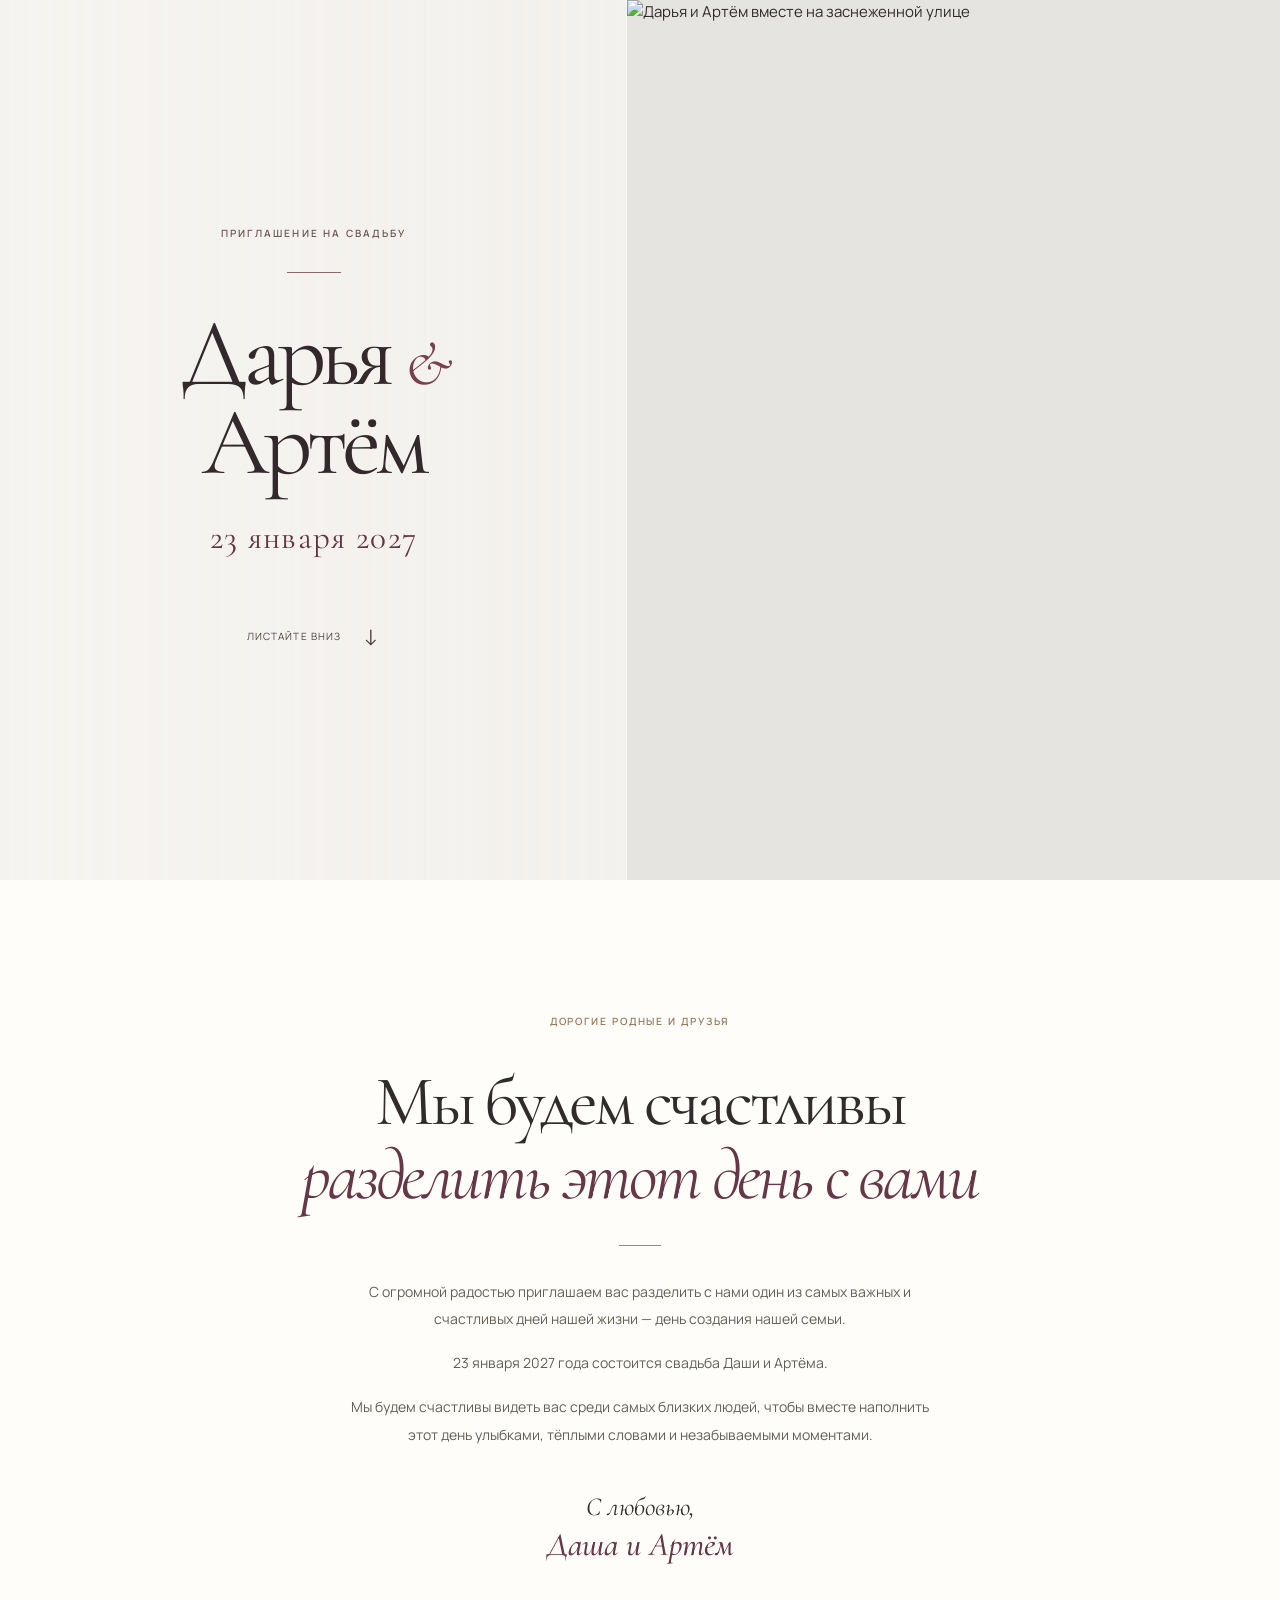
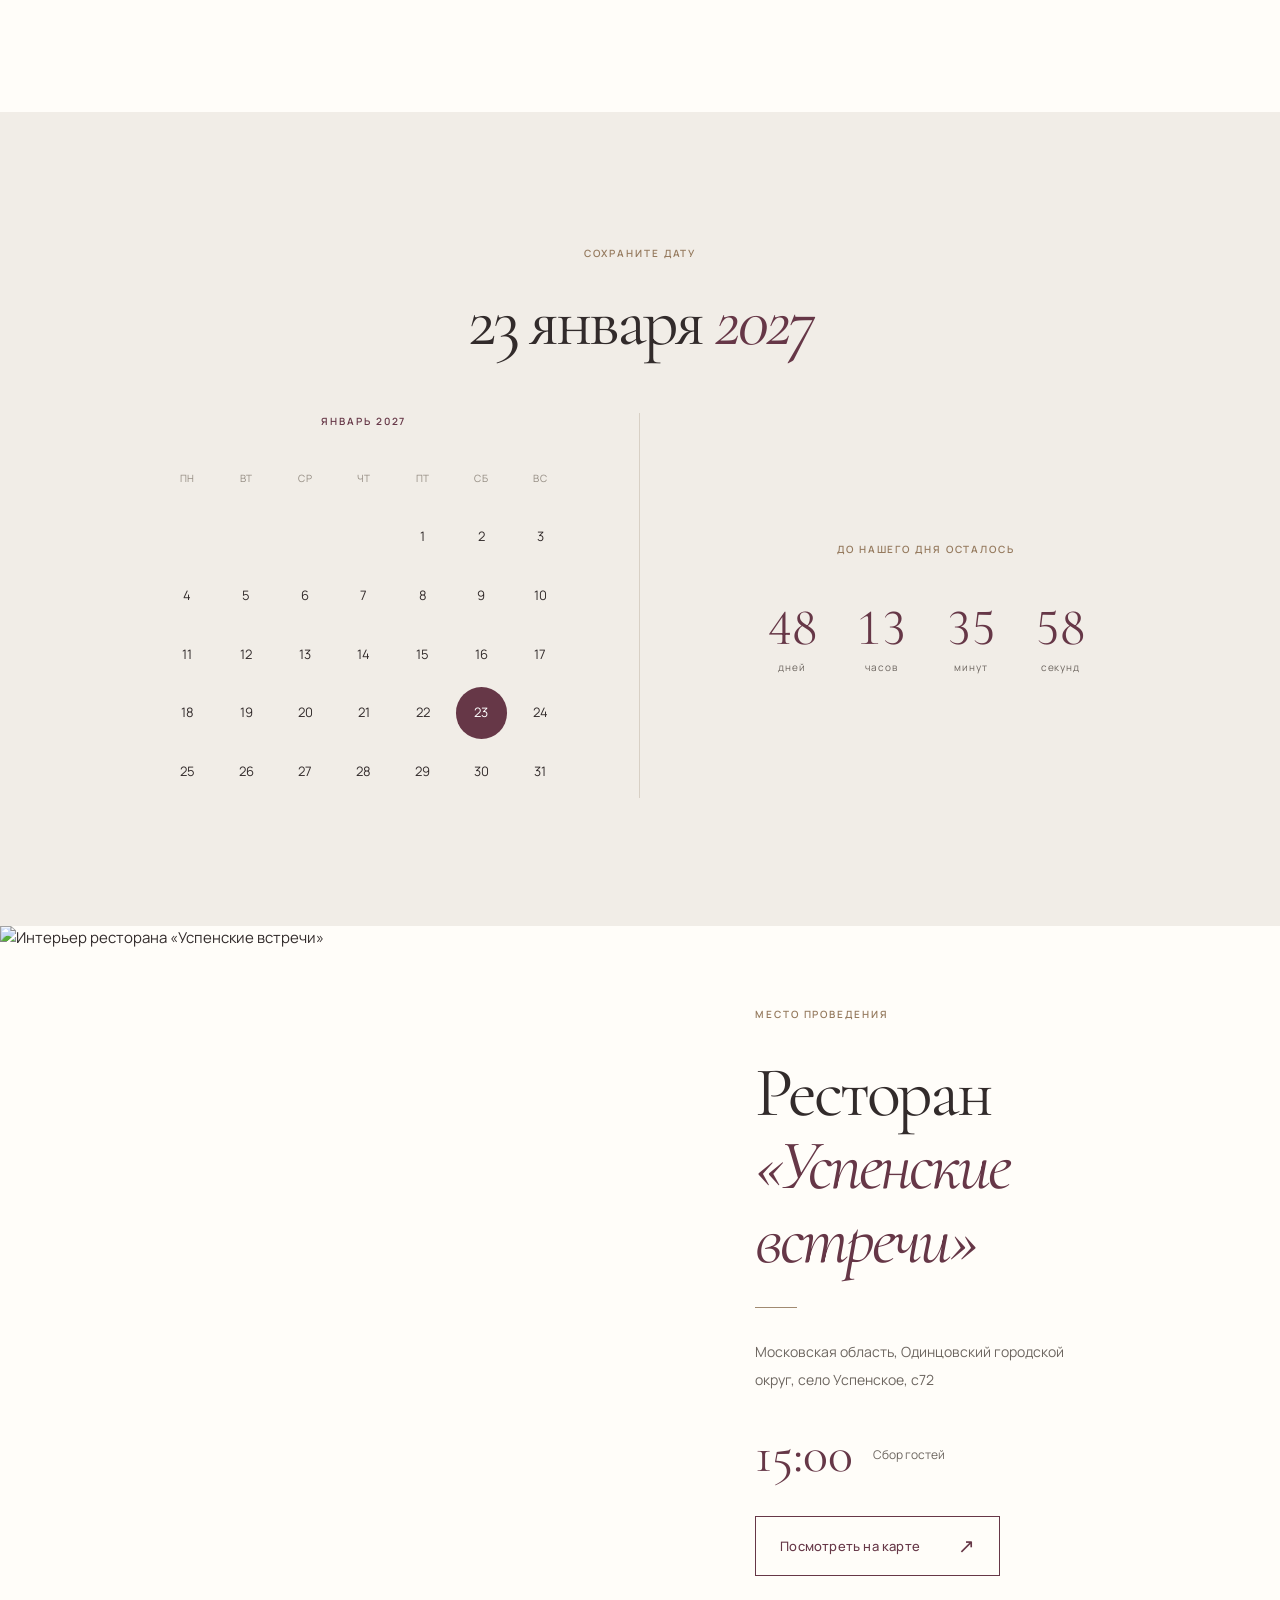
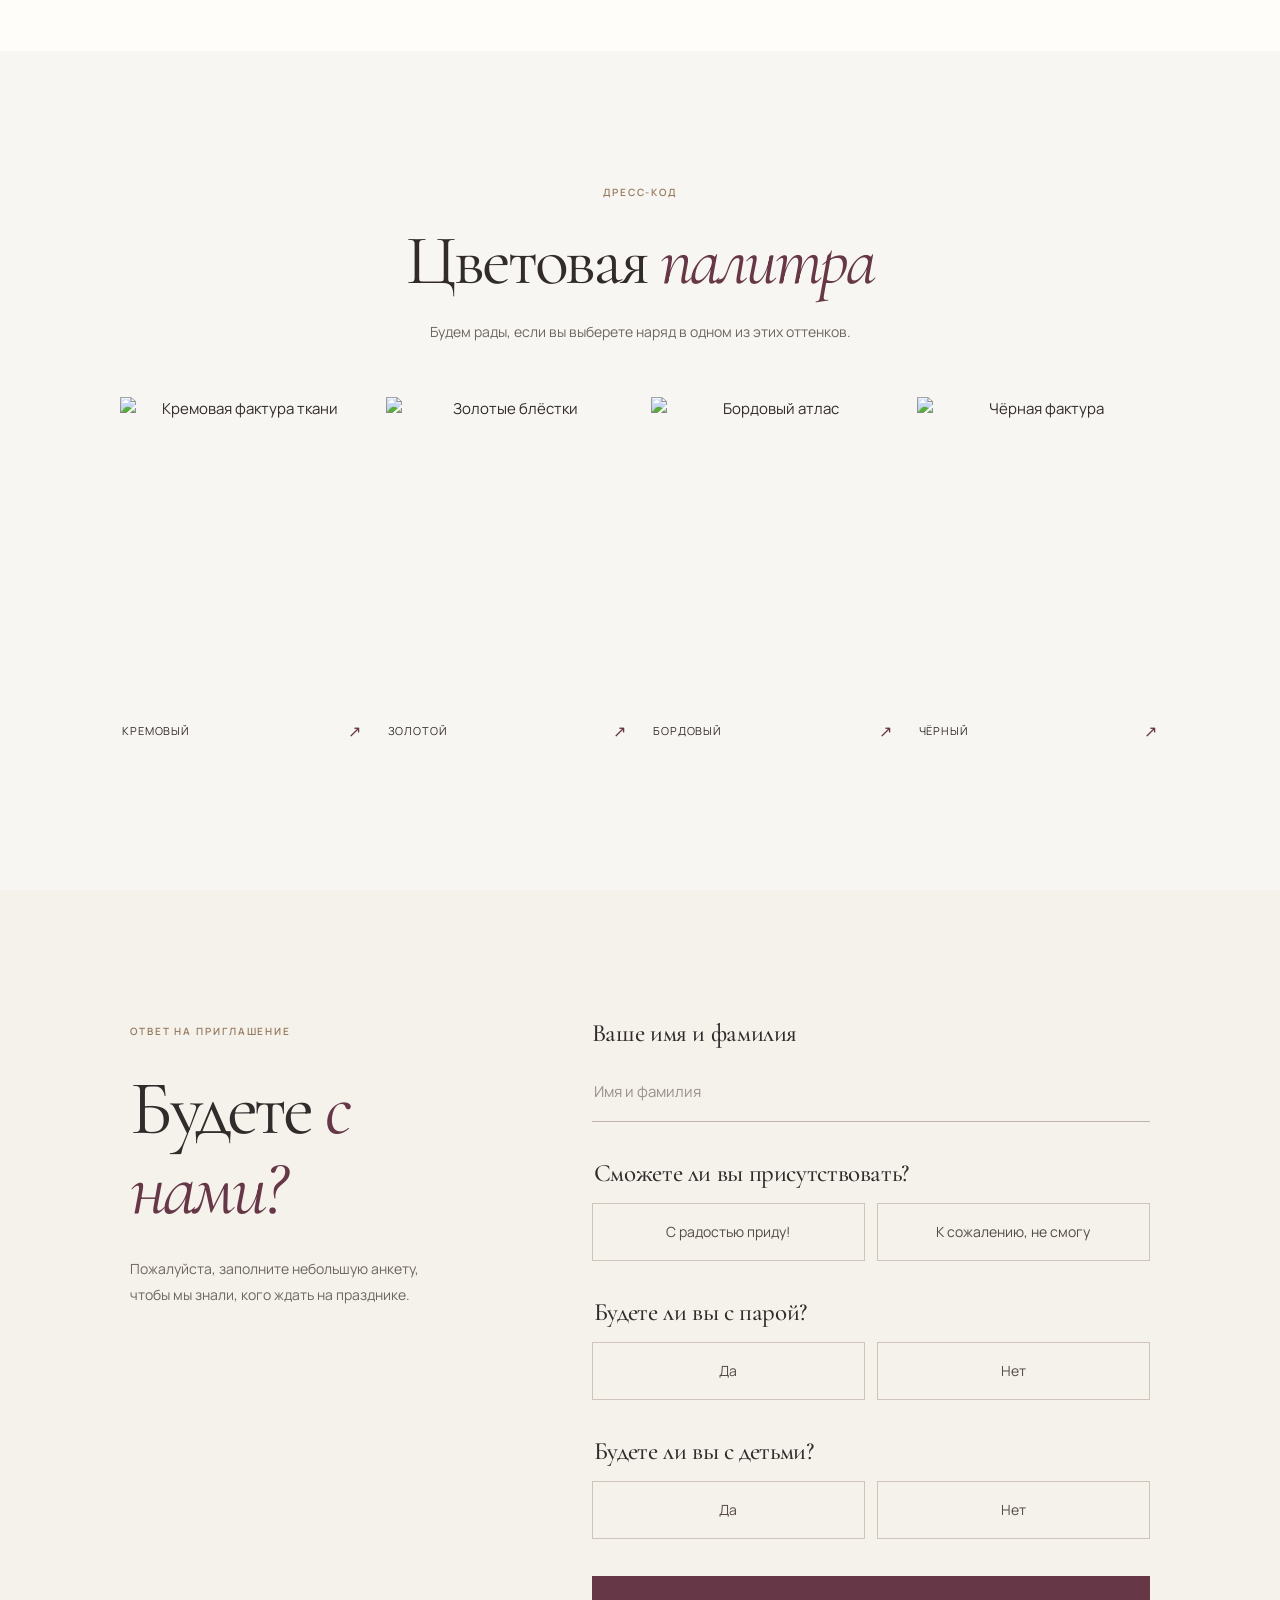
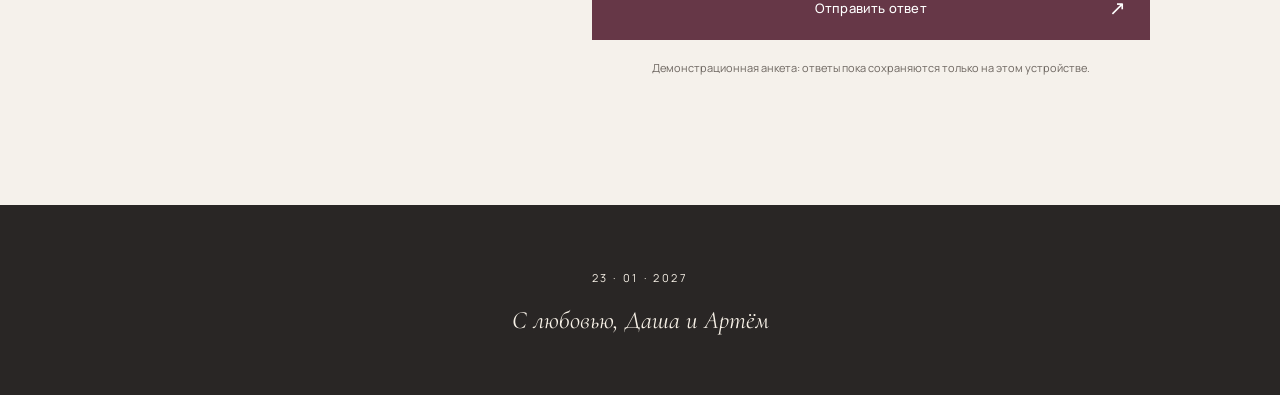
==== index.html @ 759d60c9 "Add files via upload" ====
<!doctype html><html lang="ru"><head><meta charset="utf-8"><meta name="viewport" content="width=device-width,initial-scale=1"><meta name="theme-color" content="#f7f5f0"><meta name="description" content="Дарья и Артём приглашают вас на свадьбу 23 января 2027 года"><title>Дарья & Артём — Приглашение</title><link rel="preconnect" href="https://fonts.googleapis.com"><link rel="preconnect" href="https://fonts.gstatic.com" crossorigin><link href="https://fonts.googleapis.com/css2?family=Cormorant+Garamond:wght@400;500;600&family=Manrope:wght@400;500;600&display=swap" rel="stylesheet"><link rel="stylesheet" href="styles.css"></head><body><div class="snow" aria-hidden="true"></div><main>
<section class="hero"><div class="hero-photo"><img src="assets/hero-winter.jpg" alt="Дарья и Артём вместе на заснеженной улице"><div class="hero-shade"></div></div><div class="hero-card"><span class="tiny">ПРИГЛАШЕНИЕ НА СВАДЬБУ</span><span class="hero-line"></span><h1>Дарья <span>&amp;</span> Артём</h1><p class="hero-date">23 января 2027</p><a class="scroll-link" href="#invitation">Листайте вниз <span>↓</span></a></div></section>
<section class="invitation section" id="invitation"><div class="content-narrow reveal"><span class="tiny">ДОРОГИЕ РОДНЫЕ И ДРУЗЬЯ</span><h2>Мы будем счастливы<br><em>разделить этот день с вами</em></h2><div class="rule"></div><p>С огромной радостью приглашаем вас разделить с нами один из самых важных и счастливых дней нашей жизни — день создания нашей семьи.</p><p>23 января 2027 года состоится свадьба Даши и Артёма.</p><p>Мы будем счастливы видеть вас среди самых близких людей, чтобы вместе наполнить этот день улыбками, тёплыми словами и незабываемыми моментами.</p><p class="signature">С любовью,<br><strong>Даша и Артём</strong></p></div></section>
<section class="date section"><div class="date-inner"><div class="date-heading reveal"><span class="tiny">СОХРАНИТЕ ДАТУ</span><h2>23 января <em>2027</em></h2></div><div class="date-columns"><div class="calendar-block reveal"><p class="calendar-title">ЯНВАРЬ 2027</p><div class="calendar"><b>ПН</b><b>ВТ</b><b>СР</b><b>ЧТ</b><b>ПТ</b><b>СБ</b><b>ВС</b><i></i><i></i><i></i><i></i><span class="">1</span><span class="">2</span><span class="">3</span><span class="">4</span><span class="">5</span><span class="">6</span><span class="">7</span><span class="">8</span><span class="">9</span><span class="">10</span><span class="">11</span><span class="">12</span><span class="">13</span><span class="">14</span><span class="">15</span><span class="">16</span><span class="">17</span><span class="">18</span><span class="">19</span><span class="">20</span><span class="">21</span><span class="">22</span><span class="selected">23</span><span class="">24</span><span class="">25</span><span class="">26</span><span class="">27</span><span class="">28</span><span class="">29</span><span class="">30</span><span class="">31</span></div></div><div class="countdown-block reveal"><span class="tiny">ДО НАШЕГО ДНЯ ОСТАЛОСЬ</span><div class="countdown"><div><strong id="days">—</strong><small>дней</small></div><div><strong id="hours">—</strong><small>часов</small></div><div><strong id="minutes">—</strong><small>минут</small></div><div><strong id="seconds">—</strong><small>секунд</small></div></div></div></div></div></section>
<section class="venue" id="venue"><div class="venue-image reveal"><img src="assets/restaurant.jpg" loading="lazy" alt="Интерьер ресторана «Успенские встречи»"></div><div class="venue-info reveal"><span class="tiny">МЕСТО ПРОВЕДЕНИЯ</span><h2>Ресторан<br><em>«Успенские встречи»</em></h2><div class="rule"></div><p>Московская область, Одинцовский городской округ, село Успенское, с72</p><p class="arrival"><strong>15:00</strong><span>Сбор гостей</span></p><a class="button button-outline" href="https://yandex.ru/maps/?text=%D0%A0%D0%B5%D1%81%D1%82%D0%BE%D1%80%D0%B0%D0%BD%20%D0%A3%D1%81%D0%BF%D0%B5%D0%BD%D1%81%D0%BA%D0%B8%D0%B5%20%D0%B2%D1%81%D1%82%D1%80%D0%B5%D1%87%D0%B8%20%D1%81%D0%B5%D0%BB%D0%BE%20%D0%A3%D1%81%D0%BF%D0%B5%D0%BD%D1%81%D0%BA%D0%BE%D0%B5%20%D1%8172" target="_blank" rel="noopener noreferrer">Посмотреть на карте <span>↗</span></a></div></section>
<section class="dress section" id="dress"><div class="reveal"><span class="tiny">ДРЕСС-КОД</span><h2>Цветовая <em>палитра</em></h2><p class="subtext">Будем рады, если вы выберете наряд в одном из этих оттенков.</p></div><div class="swatches reveal"><a href="https://www.pinterest.com/search/pins/?q=ivory%20cream%20wedding%20guest%20dress" target="_blank" rel="noopener noreferrer"><img src="assets/fabric-cream.jpg" loading="lazy" alt="Кремовая фактура ткани"><span>Кремовый <b>↗</b></span></a><a href="https://www.pinterest.com/search/pins/?q=gold%20sequin%20evening%20dress" target="_blank" rel="noopener noreferrer"><img src="assets/fabric-gold.jpg" loading="lazy" alt="Золотые блёстки"><span>Золотой <b>↗</b></span></a><a href="https://www.pinterest.com/search/pins/?q=burgundy%20satin%20evening%20dress" target="_blank" rel="noopener noreferrer"><img src="assets/fabric-wine.jpg" loading="lazy" alt="Бордовый атлас"><span>Бордовый <b>↗</b></span></a><a href="https://www.pinterest.com/search/pins/?q=black%20velvet%20evening%20dress" target="_blank" rel="noopener noreferrer"><img src="assets/fabric-black.jpg" loading="lazy" alt="Чёрная фактура"><span>Чёрный <b>↗</b></span></a></div></section>
<section class="rsvp section" id="rsvp"><div class="rsvp-layout"><div class="rsvp-copy reveal"><span class="tiny">ОТВЕТ НА ПРИГЛАШЕНИЕ</span><h2>Будете <em>с нами?</em></h2><p>Пожалуйста, заполните небольшую анкету, чтобы мы знали, кого ждать на празднике.</p></div><form id="guest-form" class="reveal"><label class="field-label" for="guest-name">Ваше имя и фамилия</label><input id="guest-name" name="name" type="text" autocomplete="name" placeholder="Имя и фамилия" maxlength="120" required><fieldset><legend>Сможете ли вы присутствовать?</legend><div class="options"><label class="option"><input type="radio" name="attendance" value="yes" required><span>С радостью приду!</span></label><label class="option"><input type="radio" name="attendance" value="no"><span>К сожалению, не смогу</span></label></div></fieldset><fieldset class="optional-question"><legend>Будете ли вы с парой?</legend><div class="options"><label class="option"><input type="radio" name="partner" value="yes" required><span>Да</span></label><label class="option"><input type="radio" name="partner" value="no"><span>Нет</span></label></div></fieldset><fieldset class="optional-question"><legend>Будете ли вы с детьми?</legend><div class="options"><label class="option"><input type="radio" name="children" value="yes" required><span>Да</span></label><label class="option"><input type="radio" name="children" value="no"><span>Нет</span></label></div></fieldset><button class="button button-primary" type="submit">Отправить ответ <span>↗</span></button><p id="form-message" role="status"></p><p class="form-note">Демонстрационная анкета: ответы пока сохраняются только на этом устройстве.</p></form></div></section><footer><span>23 · 01 · 2027</span><p>С любовью, Даша и Артём</p></footer></main><script src="script.js"></script></body></html>
---- styles.css ----
:root{--bg:#f8f6f1;--paper:#fffdfa;--ink:#292723;--wine:#632e3c;--muted:#756f68;--line:#ded8ce;--gold:#a68b69}*{box-sizing:border-box}html{scroll-behavior:smooth}body{margin:0;background:var(--bg);color:var(--ink);font-family:Manrope,Arial,sans-serif;font-size:14px;-webkit-font-smoothing:antialiased}a{color:inherit;text-decoration:none}img{display:block;width:100%;height:100%;object-fit:cover}h1,h2,p{margin-top:0}h1,h2{font-family:'Cormorant Garamond',Georgia,serif;font-weight:400;letter-spacing:-.035em}h2{font-size:clamp(48px,5.2vw,78px);line-height:1.03}h2 em{font-weight:400;color:var(--wine)}.tiny{font-size:10px;letter-spacing:.27em;font-weight:600;color:#957a5e}.section{padding:125px 7%}.hero{min-height:780px;height:100svh;max-height:1050px;position:relative;overflow:hidden;background:#25221f}.hero-photo,.hero-shade{position:absolute;inset:0}.hero-photo img{object-position:center 43%;animation:slowZoom 24s ease-in-out infinite alternate}.hero-shade{background:linear-gradient(90deg,rgba(23,19,19,.72),rgba(23,19,19,.24) 55%,rgba(23,19,19,.03) 90%),linear-gradient(0deg,rgba(23,19,19,.24),transparent 35%)}.hero-card{position:absolute;left:9%;top:50%;transform:translateY(-50%);color:#fffdf9;max-width:680px;animation:heroEnter 1.2s ease both}.hero-card .tiny{color:#f2e9db}.hero-line{display:block;width:54px;height:1px;background:#d5b999;margin:36px 0}.hero h1{font-size:clamp(86px,9.1vw,156px);line-height:.83;margin:0 0 35px;text-shadow:0 2px 20px #17120f2c}.hero h1 span{color:#d9b997;font-style:italic;font-size:.78em}.hero-date{font:400 clamp(22px,2.7vw,36px) 'Cormorant Garamond',serif;letter-spacing:.04em}.scroll-link{display:inline-flex;align-items:center;gap:22px;margin-top:70px;font-size:10px;letter-spacing:.2em;text-transform:uppercase}.scroll-link span{font-size:22px}.invitation{background:var(--paper);text-align:center}.content-narrow{max-width:720px;margin:auto}.invitation h2{margin:32px 0 27px}.rule{width:42px;height:1px;background:var(--gold);margin:32px auto}.invitation p{line-height:2.05;color:#655f58;max-width:600px;margin:17px auto}.invitation .signature{font:italic 26px/1.3 'Cormorant Garamond',serif;margin-top:42px;color:var(--ink)}.signature strong{font-weight:500;color:var(--wine);font-size:33px}.date{background:#f0ece4}.date-inner{max-width:1120px;margin:auto}.date-heading{text-align:center}.date-heading h2{margin:20px 0 55px}.date-columns{display:grid;grid-template-columns:1fr 1fr;align-items:center}.calendar-block{padding:0 12% 0 8%;border-right:1px solid #d8d0c5}.calendar-title{text-align:center;font-size:11px;letter-spacing:.25em;color:var(--wine);margin-bottom:22px}.calendar{display:grid;grid-template-columns:repeat(7,minmax(0,1fr));gap:7px}.calendar span,.calendar b,.calendar i{display:grid;place-items:center;aspect-ratio:1;font-size:13px;font-weight:400}.calendar b{font-size:10px;letter-spacing:.05em;color:#928a80}.calendar .selected{border-radius:50%;background:var(--wine);color:#fff}.countdown-block{text-align:center;padding-left:10%}.countdown{display:flex;justify-content:center;gap:clamp(15px,2.7vw,37px);margin-top:36px}.countdown div{display:flex;flex-direction:column;min-width:55px}.countdown strong{font:400 clamp(35px,4vw,62px) 'Cormorant Garamond',serif;color:var(--wine)}.countdown small{font-size:10px;letter-spacing:.09em;color:var(--muted)}.venue{display:grid;grid-template-columns:1.06fr .94fr;background:var(--paper);min-height:710px}.venue-image{min-height:710px;overflow:hidden}.venue-image img{object-position:center 45%;transition:transform 1s}.venue-image:hover img{transform:scale(1.035)}.venue-info{padding:100px clamp(40px,7vw,120px);align-self:center}.venue h2{margin:30px 0 25px}.venue .rule{margin:30px 0}.venue-info>p{max-width:340px;line-height:1.9;color:var(--muted)}.arrival{display:flex;align-items:center;gap:20px;margin:30px 0}.arrival strong{font:400 52px 'Cormorant Garamond',serif;color:var(--wine)}.arrival span{font-size:12px}.button{display:flex;align-items:center;justify-content:space-between;gap:25px;min-height:57px;padding:16px 25px;font:600 11px Manrope,Arial,sans-serif;letter-spacing:.1em;cursor:pointer;transition:background .25s,color .25s,transform .25s}.button span{font-size:18px}.button:hover{transform:translateY(-2px)}.button-outline{border:1px solid #bda98e;max-width:300px;color:var(--wine)}.button-outline:hover{background:#f2ece2}.dress{text-align:center;background:var(--bg)}.dress h2{margin:20px 0}.subtext{color:var(--muted);line-height:1.8}.swatches{max-width:1040px;margin:52px auto 0;display:grid;grid-template-columns:repeat(4,minmax(0,1fr));gap:18px}.swatches a{min-width:0}.swatches img{height:265px;aspect-ratio:4/5;object-fit:cover;transition:transform .45s,filter .45s}.swatches a:hover img{transform:translateY(-5px);filter:brightness(1.06)}.swatches a>span{display:flex;justify-content:space-between;align-items:center;font-size:11px;letter-spacing:.12em;text-transform:uppercase;padding:17px 2px}.swatches b{font-weight:400;color:var(--wine);font-size:16px}.rsvp{background:#efeae2}.rsvp-layout{max-width:1100px;margin:auto;display:grid;grid-template-columns:.82fr 1.18fr;gap:10%;align-items:start}.rsvp-copy h2{margin:27px 0}.rsvp-copy p{line-height:1.9;color:var(--muted);max-width:300px}form{width:100%}.field-label,legend{display:block;font-size:12px;font-weight:600;color:#4e4844;margin-bottom:13px}#guest-name{width:100%;border:1px solid #cec4b8;border-radius:2px;background:#ffffffa6;padding:17px 18px;font:13px Manrope,Arial,sans-serif;color:var(--ink)}#guest-name:focus{outline:2px solid #bfa8ac;outline-offset:2px}fieldset{border:0;margin:29px 0 0;padding:0}.options{display:flex;flex-wrap:wrap;gap:10px}.option{cursor:pointer;position:relative;display:inline-flex;min-height:46px;align-items:center}.option input{position:absolute;opacity:0;inset:0;cursor:pointer}.option span{display:flex;align-items:center;gap:10px;padding:13px 18px;border:1px solid #d2c9be;border-radius:40px;background:#ffffff6b;font-size:12px;transition:all .25s}.option span:before{content:'';width:12px;height:12px;border-radius:50%;border:1px solid #b8a89e;flex:none}.option input:checked+span{border-color:var(--wine);background:#fffaf6;color:var(--wine)}.option input:checked+span:before{background:var(--wine);box-shadow:inset 0 0 0 3px #fffaf6}.option input:focus-visible+span{outline:2px solid var(--wine);outline-offset:3px}.optional-question[hidden]{display:none}.button-primary{margin-top:35px;width:100%;border:1px solid var(--wine);background:var(--wine);color:white;border-radius:3px}.button-primary:hover{background:#4b1f2b}.form-note{font-size:10px;color:#827a70;line-height:1.8;margin:19px 0 0}#form-message{color:#426342;font-size:12px;line-height:1.8}footer{text-align:center;background:#292724;color:#f6f0e6;padding:55px 20px}footer span{font-size:11px;letter-spacing:.24em}footer p{font:italic 25px 'Cormorant Garamond',serif;margin:15px 0 0}.snow{position:fixed;inset:0;pointer-events:none;z-index:10;overflow:hidden}.flake{position:absolute;left:var(--x);top:-15px;width:var(--s);height:var(--s);background:#fff;border-radius:50%;opacity:var(--o);box-shadow:0 0 5px #fff8;animation:fall var(--d) linear var(--delay) infinite}@keyframes fall{to{transform:translate3d(var(--drift),110vh,0)}}@keyframes slowZoom{to{transform:scale(1.055)}}@keyframes heroEnter{from{opacity:0;transform:translateY(calc(-50% + 20px))}to{opacity:1;transform:translateY(-50%)}}.reveal{opacity:0;transform:translateY(20px);transition:opacity .9s ease,transform .9s ease}.reveal.visible{opacity:1;transform:none}@media(max-width:850px){.hero{height:82svh;min-height:580px}.hero-card{left:7%;right:7%;top:auto;bottom:9%;transform:none;animation:none}.hero h1{font-size:clamp(75px,13vw,110px)}.hero-shade{background:linear-gradient(0deg,#171415c7,transparent 73%)}.hero-photo img{object-position:center 35%}.hero-line{margin:24px 0}.scroll-link{margin-top:35px}.section{padding:90px 6%}.date-columns{gap:35px}.calendar-block{padding:0 7% 0 0}.countdown-block{padding-left:0}.venue{grid-template-columns:1fr}.venue-image{min-height:0;height:520px}.venue-info{padding:70px 8%}.rsvp-layout{grid-template-columns:1fr;gap:35px}.rsvp-copy p{max-width:550px}}@media(max-width:560px){.hero{min-height:640px;height:90svh}.hero-card{bottom:10%}.hero h1{font-size:clamp(67px,16vw,95px)}.hero .tiny{font-size:9px}.hero-date{font-size:27px}.section{padding:76px 22px}.section h2{font-size:clamp(47px,12vw,67px)}.invitation p{font-size:13px}.date-heading h2{margin-bottom:34px}.date-columns{grid-template-columns:1fr;gap:43px}.calendar-block{border-right:0;padding:0 4%}.calendar{max-width:360px;margin:auto}.countdown-block{border-top:1px solid #d8d0c5;padding:37px 0 0}.countdown{gap:13px}.countdown div{min-width:55px}.venue-image{height:380px}.venue-info{padding:70px 24px}.venue h2{font-size:60px}.swatches{grid-template-columns:repeat(2,minmax(0,1fr));gap:14px}.swatches img{height:205px}.rsvp-layout{gap:20px}.options{gap:8px}.option span{padding:12px 14px;font-size:11px}.rsvp-copy h2{margin:20px 0}}@media(prefers-reduced-motion:reduce){*,*:before,*:after{animation:none!important;transition:none!important;scroll-behavior:auto!important}.reveal{opacity:1;transform:none}}/* Editorial refinement — calm winter invitation */
:root{--bg:#f9f7f3;--paper:#fdfbf7;--wine:#642e3c;--ink:#2d2927}
body{font-size:15px}::selection{background:#d9c4c5;color:#34242a}
.hero{height:min(900px,100svh);min-height:660px;max-height:none;background:var(--paper);display:grid;grid-template-columns:53% 47%;overflow:hidden}
.hero-photo{position:relative;grid-column:2;grid-row:1;min-width:0;overflow:hidden}
.hero-photo img{object-position:50% 46%;animation:slowZoom 32s ease-in-out infinite alternate}
.hero-shade{background:linear-gradient(0deg,rgba(29,21,22,.12),transparent 30%)}
.hero-card{position:relative;grid-column:1;grid-row:1;top:auto;left:auto;transform:none;max-width:none;padding:clamp(50px,7vw,125px) clamp(35px,6vw,120px);display:flex;flex-direction:column;justify-content:center;align-items:flex-start;color:var(--ink);animation:heroEditorial 1.15s ease both}
.hero-card .tiny{color:#8d7669;font-size:11px;letter-spacing:.24em}.hero-line{background:#ae947b;margin:34px 0 42px}
.hero h1{font-size:clamp(80px,8.1vw,145px);line-height:.89;margin:0 0 39px;letter-spacing:-.06em;text-shadow:none;max-width:700px}
.hero h1 span{color:#9d7c72}.hero-date{font-size:clamp(25px,2.6vw,37px);color:var(--wine)}
.scroll-link{color:#665b55;margin-top:clamp(35px,7vh,80px);font-size:10px}.scroll-link:hover{color:var(--wine)}
.invitation{position:relative}.invitation .content-narrow{max-width:760px}.invitation p{font-size:14px;line-height:2.1}
.section{padding-top:clamp(85px,10vw,145px);padding-bottom:clamp(85px,10vw,145px)}
.date{background:#f1ede7}.date-columns{max-width:1040px;margin:auto}.calendar-block{padding-right:14%}.countdown strong{font-variant-numeric:lining-nums tabular-nums}
.venue{min-height:650px}.venue-image{min-height:650px}.venue-info{padding:75px clamp(35px,6vw,105px)}
.venue-info>p{font-size:14px}.swatches{gap:22px}.swatches a{overflow:hidden}.swatches img{height:auto;aspect-ratio:4/5;transition:transform .65s ease,filter .45s ease}.swatches a:hover img{transform:scale(1.035)}
.swatches a>span{font-size:11px}.rsvp{background:#f0ebe5}.rsvp-layout{gap:8%}
#guest-name{font-size:14px;padding:18px 19px;border-radius:0;background:#fffcf8}
.option span{font-size:13px;border-radius:2px;min-height:52px;background:#fffcf8;padding:14px 19px}
.option input:checked+span{background:#f9f1f0}.option span:before{width:14px;height:14px}
.button{font-size:12px;letter-spacing:.045em;min-height:58px}.button-primary{border-radius:0}
footer{padding:60px 20px;background:#292625}.snow{z-index:5}.flake{box-shadow:0 0 4px #fff6}
@keyframes heroEditorial{from{opacity:0;transform:translateY(22px)}to{opacity:1;transform:translateY(0)}}
@media(max-width:1000px){.hero{grid-template-columns:50% 50%}.hero-card{padding:55px 6vw}.hero h1{font-size:clamp(70px,9vw,105px)}}
@media(max-width:700px){
.hero{display:flex;flex-direction:column;min-height:0;height:auto;max-height:none}
.hero-photo{position:relative;flex:none;width:100%;height:clamp(370px,72svh,690px)}
.hero-photo img{object-position:center 40%}.hero-shade{background:linear-gradient(0deg,rgba(29,21,22,.1),transparent 38%)}
.hero-card{flex:none;display:flex;align-items:center;text-align:center;padding:49px 20px 56px;animation:heroEditorial 1s ease both}
.hero-card .tiny{font-size:9px;letter-spacing:.2em}.hero-line{margin:21px 0 28px;width:40px}
.hero h1{font-size:clamp(65px,13vw,95px);line-height:.9;margin-bottom:25px;max-width:550px}
.hero-date{font-size:29px;margin-bottom:0}.scroll-link{margin-top:28px;font-size:9px}
.section{padding:85px 22px}.section h2{font-size:clamp(48px,10vw,70px)}
.date-columns{grid-template-columns:1fr;gap:42px}.calendar-block{border-right:0;padding:0 3%}.calendar{max-width:370px;margin:auto}.countdown-block{border-top:1px solid #d8d0c5;padding:36px 0 0}
.venue{grid-template-columns:1fr;min-height:0}.venue-image{height:clamp(330px,60vw,510px);min-height:0}.venue-info{padding:75px 25px 85px}.venue h2{font-size:clamp(51px,10vw,70px)}
.swatches{grid-template-columns:repeat(2,minmax(0,1fr));gap:14px;margin-top:40px}.swatches a>span{font-size:10px}
.rsvp-layout{grid-template-columns:1fr;gap:32px}.rsvp-copy p{max-width:550px}
}
@media(max-width:380px){.hero-photo{height:390px}.hero h1{font-size:63px}.options{flex-direction:column}.option{width:100%}.option span{width:100%}.countdown{gap:7px}.countdown div{min-width:50px}}
@media(prefers-reduced-motion:reduce){.hero-card{animation:none!important}}

/* 2026-10 unified design system: editorial type + tactile, consistent controls */
:root{--bg:#f8f6f2;--paper:#fffdf9;--ink:#302b2a;--wine:#633443;--muted:#6d6660;--gold:#a18a71;--line:#d9d1c7;--control:#fffdfa;--ease:cubic-bezier(.22,1,.36,1)}
body{font-family:Manrope,Arial,sans-serif;font-size:15px;line-height:1.65}
h1,h2,.hero-date,.arrival strong,.countdown strong,.invitation .signature,footer p{font-family:'Cormorant Garamond',Georgia,serif}
h2{font-size:clamp(46px,5.5vw,76px);letter-spacing:-.045em;line-height:1.05}
h2 em{font-style:italic;color:var(--wine)}
.tiny,.calendar-title{font-family:Manrope,Arial,sans-serif;font-size:10px;font-weight:600;letter-spacing:.19em}
.hero h1{letter-spacing:-.055em}.hero-card{isolation:isolate}
.invitation p,.venue-info>p,.rsvp-copy p,.subtext{font-size:14px;line-height:1.95}
/* Every interactive element shares the same square-cornered, tailored language. */
.button,.option span,#guest-name{border-radius:0;font-family:Manrope,Arial,sans-serif}
.button{width:fit-content;min-width:245px;min-height:60px;display:inline-flex;align-items:center;justify-content:space-between;gap:24px;padding:17px 24px;border:1px solid var(--wine);background:transparent;color:var(--wine);font-size:12px;font-weight:600;letter-spacing:.025em;text-transform:none;transition:background .35s var(--ease),color .35s var(--ease),border-color .35s var(--ease),transform .35s var(--ease);-webkit-tap-highlight-color:transparent}
.button span{font-size:20px;font-weight:400;line-height:1}.button:hover{transform:translateY(-2px)}.button:focus-visible,.swatches a:focus-visible,.scroll-link:focus-visible{outline:2px solid var(--wine);outline-offset:5px}
.button-outline{max-width:none;border-color:var(--wine)}.button-outline:hover{background:var(--wine);color:#fff}
.button-primary{width:100%;margin-top:36px;background:var(--wine);color:#fff}.button-primary:hover{background:#4a2531;border-color:#4a2531}
#guest-form{font-family:Manrope,Arial,sans-serif;max-width:620px}
.field-label,fieldset legend{font-family:Manrope,Arial,sans-serif;font-size:13px;font-weight:600;letter-spacing:0;line-height:1.5;color:var(--ink);margin-bottom:14px}
#guest-name{display:block;width:100%;min-height:59px;padding:17px 19px;background:var(--control);border:1px solid #cfc6bb;color:var(--ink);font-size:14px;font-weight:400;line-height:1.4;appearance:none;transition:border-color .2s,box-shadow .2s}
#guest-name::placeholder{color:#8c837a;opacity:1}#guest-name:focus{outline:0;border-color:var(--wine);box-shadow:0 0 0 2px #63344321}
fieldset{margin-top:33px}.options{display:grid;grid-template-columns:repeat(2,minmax(0,1fr));gap:10px}.option{min-width:0;min-height:58px;display:block}.option input{width:100%;height:100%;margin:0}.option span{width:100%;min-height:58px;height:100%;display:flex;justify-content:flex-start;gap:12px;padding:13px 15px;border:1px solid #d0c7bc;background:var(--control);color:var(--ink);font-size:13px;font-weight:500;line-height:1.4;transition:background .25s,border-color .25s,color .25s;white-space:normal}.option span:before{width:15px;height:15px;flex:0 0 15px;border:1px solid #a99b8d}.option:hover span{border-color:#a18a83}.option input:checked+span{border-color:var(--wine);background:#f7f0ee;color:var(--wine)}.option input:checked+span:before{background:var(--wine);box-shadow:inset 0 0 0 3px #f7f0ee}.option input:focus-visible+span{outline:2px solid var(--wine);outline-offset:3px}
.form-note{font-size:11px;line-height:1.7;color:var(--muted)}#form-message{font-size:13px;line-height:1.7}
.swatches a{display:block}.swatches a>span{font-family:Manrope,Arial,sans-serif;font-size:11px;letter-spacing:.08em}.swatches a:focus-visible{outline-offset:6px}
.scroll-link{font-family:Manrope,Arial,sans-serif;letter-spacing:.11em}
@media(max-width:850px){.rsvp-layout{gap:30px}.rsvp-copy p{max-width:540px}}
@media(max-width:700px){.hero-photo{height:clamp(320px,62svh,610px)}.hero-card{padding:43px 20px 52px}.hero h1{font-size:clamp(65px,13vw,93px)}.hero-date{font-size:28px}.section{padding:78px 22px}.venue-info{padding:72px 24px}.button{min-height:58px}.swatches img{aspect-ratio:4/5}.rsvp-layout{gap:28px}}
@media(max-width:480px){.hero-photo{height:clamp(320px,55svh,500px)}.hero h1{font-size:clamp(62px,13.2vw,75px)}.hero-card .tiny{font-size:9px}.hero-date{font-size:26px}.section{padding:72px 20px}.section h2{font-size:clamp(44px,11vw,58px)}.options{grid-template-columns:1fr}.option,.option span{min-height:54px}.option span{font-size:13px;padding:13px 16px}.button{width:100%;min-width:0}.swatches{gap:12px}.swatches a>span{font-size:10px;letter-spacing:.03em}.calendar{gap:4px}.countdown{gap:8px}.countdown strong{font-size:clamp(32px,9vw,44px)}.countdown div{min-width:0;flex:1}.venue-image{height:340px}.rsvp-copy h2{margin-bottom:18px}}
@media(max-width:360px){.hero h1{font-size:58px}.section{padding-left:16px;padding-right:16px}.swatches img{aspect-ratio:3/4}.calendar span,.calendar b{font-size:11px}}
@media(hover:none){.button:hover{transform:none}.swatches a:hover img{transform:none}}
@media(prefers-reduced-motion:reduce){.reveal{opacity:1!important;transform:none!important}}


/* Final visual pass: unified editorial controls and mobile alignment */
:root{--wine:#663747;--ink:#322b2b;--line:#d7cfc5}
html,body{width:100%;max-width:100%;overflow-x:clip}
body{font-family:Manrope,Arial,sans-serif;font-weight:400}
main,section,footer{min-width:0}
.hero{overflow:hidden}
.hero-card h1{overflow-wrap:normal}
.rsvp{background:#f5f1eb}
.rsvp-layout{max-width:1020px;grid-template-columns:.8fr 1.2fr;gap:clamp(40px,7vw,95px)}
.rsvp-copy h2{font-family:'Cormorant Garamond',Georgia,serif;font-size:clamp(56px,6vw,82px);line-height:1.04}
.rsvp-copy p{font-size:14px;line-height:1.85}
#guest-form{font-family:Manrope,Arial,sans-serif;min-width:0}
.field-label,fieldset legend{font-family:'Cormorant Garamond',Georgia,serif;font-weight:500;font-size:25px;line-height:1.2;letter-spacing:-.015em;margin:0 0 15px;color:var(--ink)}
#guest-name{display:block;width:100%;height:59px;border:0;border-bottom:1px solid #bfb4a9;background:transparent;padding:13px 2px;font:400 15px/1.5 Manrope,Arial,sans-serif;border-radius:0;color:var(--ink);outline:none;transition:border-color .25s}
#guest-name::placeholder{color:#99918b}
#guest-name:focus{border-color:var(--wine);outline:none;box-shadow:0 1px 0 var(--wine)}
fieldset{margin:36px 0 0;padding:0;border:0;min-width:0}
.options{display:grid;grid-template-columns:repeat(2,minmax(0,1fr));gap:12px}
.option{display:block;position:relative;min-width:0;min-height:58px;cursor:pointer}
.option input{position:absolute;inset:0;width:100%;height:100%;opacity:0;margin:0;cursor:pointer}
.option span{display:flex;align-items:center;justify-content:center;text-align:center;width:100%;min-height:58px;height:100%;padding:13px 15px;border:1px solid #cfc4b9;background:transparent;border-radius:0;font:400 14px/1.45 Manrope,Arial,sans-serif;color:#544b48;transition:background .25s,border-color .25s,color .25s;letter-spacing:0}
.option span:before{display:none!important}
.option:hover span{border-color:var(--wine);background:#fffaf5}
.option input:checked+span{background:var(--wine);color:#fff;border-color:var(--wine)}
.option input:focus-visible+span{outline:2px solid var(--wine);outline-offset:3px}
.button{font-family:Manrope,Arial,sans-serif;font-weight:500;font-size:13px;letter-spacing:.015em;border-radius:0}
.button-primary{min-height:64px;justify-content:center;position:relative;margin-top:37px}
.button-primary span{position:absolute;right:23px;top:50%;transform:translateY(-50%)}
.form-note{font-size:11px;line-height:1.7;text-align:center}
#form-message{text-align:center}
@media(max-width:850px){.rsvp-layout{grid-template-columns:1fr;gap:32px}}
@media(max-width:700px){
  .hero{display:flex;flex-direction:column;min-height:0;height:auto;max-height:none}
  .hero-photo{position:relative;width:100%;height:clamp(320px,62svh,600px);flex:none}
  .hero-card{position:relative;top:auto;bottom:auto;left:auto;right:auto;transform:none!important;width:100%;max-width:none;display:flex;flex-direction:column;align-items:center;justify-content:center;text-align:center;padding:44px 22px 55px;margin:0;animation:none}
  .hero-card .tiny,.hero-date,.scroll-link{width:100%;text-align:center;justify-content:center}
  .hero-line{margin:22px auto 27px}
  .hero h1{width:100%;max-width:100%;margin:0 auto 20px;font-size:clamp(58px,12vw,84px);line-height:1.03;text-align:center;letter-spacing:-.04em}
  .hero-date{margin:0;font-size:clamp(25px,6vw,32px)}
  .scroll-link{margin-top:24px}
  .section{padding:78px 22px}
  .invitation,.date,.dress,.rsvp{text-align:center}
  .content-narrow,.date-inner,.date-heading,.rsvp-layout,.rsvp-copy{width:100%;margin-inline:auto;text-align:center}
  .invitation h2,.date h2,.dress h2,.rsvp h2{margin-left:auto;margin-right:auto}
  .invitation p,.subtext,.rsvp-copy p{margin-left:auto;margin-right:auto;text-align:center}
  .rsvp-copy p{max-width:440px}
  .rsvp-layout{grid-template-columns:1fr;gap:34px}
  #guest-form{text-align:center;max-width:510px;margin:0 auto}
  .field-label,fieldset legend{text-align:center}
  #guest-name{text-align:center}
  .venue-info{text-align:center;padding:70px 22px}
  .venue .rule{margin:26px auto}
  .venue-info>p{margin-left:auto;margin-right:auto}
  .arrival{justify-content:center}
  .venue .button{margin-left:auto;margin-right:auto}
  .date-columns{grid-template-columns:1fr;gap:42px}
  .calendar-block{border:0;padding:0}
  .calendar{max-width:365px;margin:auto}
  .countdown-block{padding:38px 0 0;border-top:1px solid #d8d0c5}
  .swatches{grid-template-columns:repeat(2,minmax(0,1fr))}
  .rsvp-copy h2{font-size:clamp(54px,11vw,72px)}
}
@media(max-width:480px){
  .hero-photo{height:clamp(320px,54svh,490px)}
  .hero-card{padding:39px 18px 47px}
  .hero h1{font-size:clamp(54px,12vw,65px)}
  .section{padding:68px 20px}
  .section h2{font-size:clamp(44px,10.5vw,57px)}
  .options{grid-template-columns:1fr;gap:10px}
  .option,.option span{min-height:55px}
  .field-label,fieldset legend{font-size:24px}
  .button{width:100%;min-width:0}
  .venue-info{padding:65px 20px}
  .venue h2{font-size:clamp(43px,10vw,58px)}
  .countdown{gap:7px}
  .countdown div{min-width:0;flex:1}
  .swatches img{height:auto;aspect-ratio:4/5}
}
@media(max-width:350px){.hero h1{font-size:49px}.section{padding-left:16px;padding-right:16px}}
@media(prefers-reduced-motion:reduce){.hero-card{animation:none}.reveal{opacity:1;transform:none}}

/* Winter portrait hero: blurred photographic extension on the left, original on the right. */
.hero{display:grid;grid-template-columns:49% 51%;height:min(880px,100svh);min-height:620px;background:#e6e4e0;position:relative;overflow:hidden}
.hero-photo{position:relative;grid-column:2;grid-row:1;inset:auto;height:100%;width:100%;overflow:hidden}
.hero-photo img{height:100%;width:100%;object-fit:cover;object-position:50% 47%;animation:slowZoom 32s ease-in-out infinite alternate}
.hero-shade{display:none}
.hero-card{position:relative;grid-column:1;grid-row:1;inset:auto;top:auto;left:auto;bottom:auto;right:auto;transform:none!important;max-width:none;width:100%;height:100%;padding:clamp(40px,6vw,100px);display:flex;flex-direction:column;align-items:center;justify-content:center;text-align:center;color:#302c2b;background:linear-gradient(90deg,rgba(248,246,242,.86),rgba(248,246,242,.73)),url('assets/hero-winter-blur.jpg') center / cover no-repeat;animation:none}
.hero-card::after{content:'';position:absolute;inset:0;border-right:1px solid rgba(255,255,255,.5);pointer-events:none}
.hero-card>*{position:relative;z-index:1}
.hero-card .tiny{color:#6b5859;letter-spacing:.22em;font-size:10px;width:100%;text-align:center}
.hero-line{margin:30px auto 36px;background:#866a6c}
.hero h1{font-family:'Cormorant Garamond',Georgia,serif;font-size:clamp(72px,7.5vw,128px);line-height:.93;letter-spacing:-.055em;max-width:620px;width:100%;margin:0 auto 30px;text-align:center;color:#33282c;text-shadow:none;overflow-wrap:normal}
.hero h1 span{font-size:.65em;font-weight:400;font-style:italic;color:#793f4e}
.hero-date{color:#673343;font-size:clamp(26px,2.6vw,38px);margin:0;text-align:center;width:100%}
.scroll-link{margin-top:60px;justify-content:center;color:#4d4341}
@media(max-width:760px){
 .hero{display:flex;flex-direction:column;height:auto;min-height:0;max-height:none}
 .hero-photo{width:100%;height:clamp(390px,67svh,720px);flex:none;grid-column:auto;grid-row:auto}
 .hero-photo img{object-position:center 45%}
 .hero-card{grid-column:auto;grid-row:auto;height:auto;min-height:315px;padding:55px 20px 58px;align-items:center;text-align:center;background:linear-gradient(rgba(248,246,242,.91),rgba(248,246,242,.91)),url('assets/hero-winter-blur.jpg') center / cover no-repeat}
 .hero-card::after{border-right:0;border-top:1px solid rgba(255,255,255,.5)}
 .hero-card .tiny,.hero-date,.scroll-link{width:100%;text-align:center;justify-content:center}
 .hero-line{margin:23px auto 28px}
 .hero h1{width:100%;max-width:600px;font-size:clamp(63px,12.5vw,94px);margin:0 auto 23px;line-height:.98;text-align:center}
 .hero-date{font-size:clamp(27px,6vw,33px)}
 .scroll-link{margin:29px auto 0}
}
@media(max-width:420px){
 .hero-photo{height:clamp(355px,57svh,510px)}
 .hero-card{padding:44px 18px 48px;min-height:280px}
 .hero h1{font-size:clamp(57px,12vw,70px)}
}
@media(prefers-reduced-motion:reduce){.hero-photo img{animation:none}}
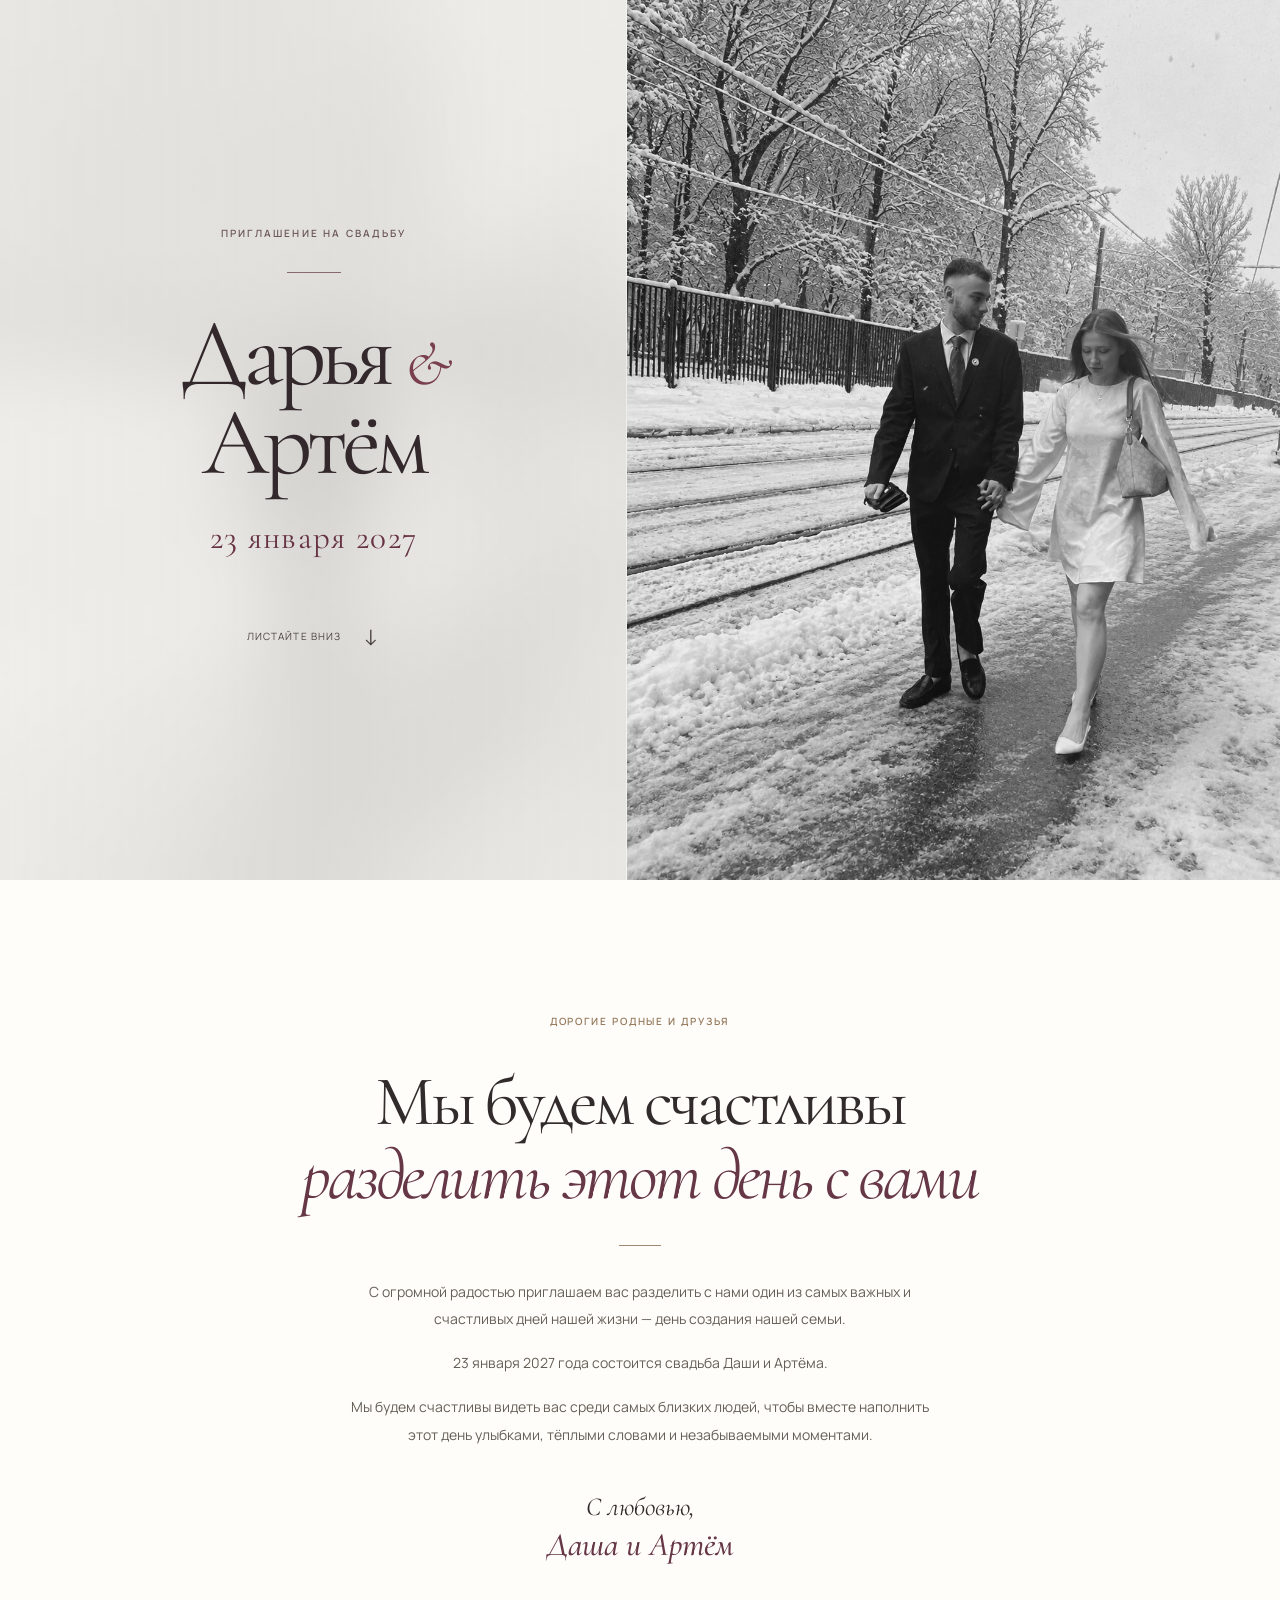
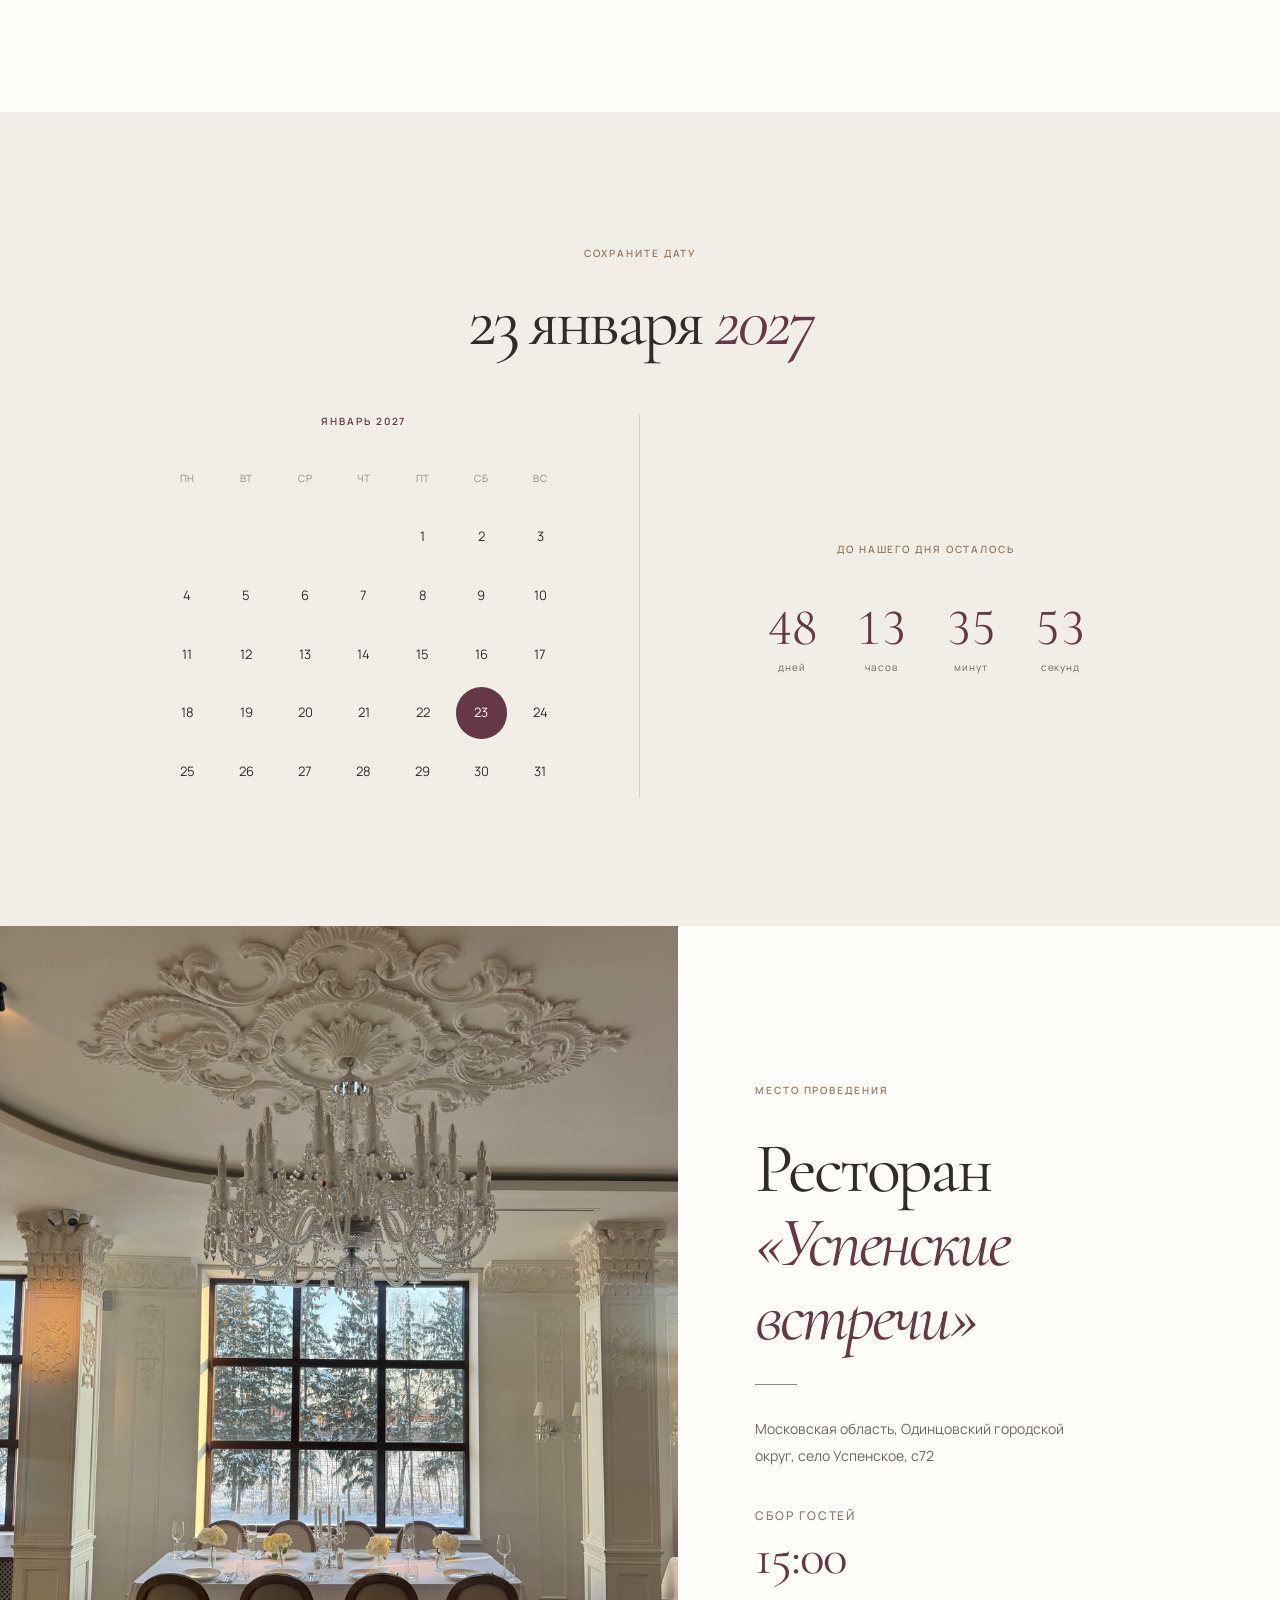
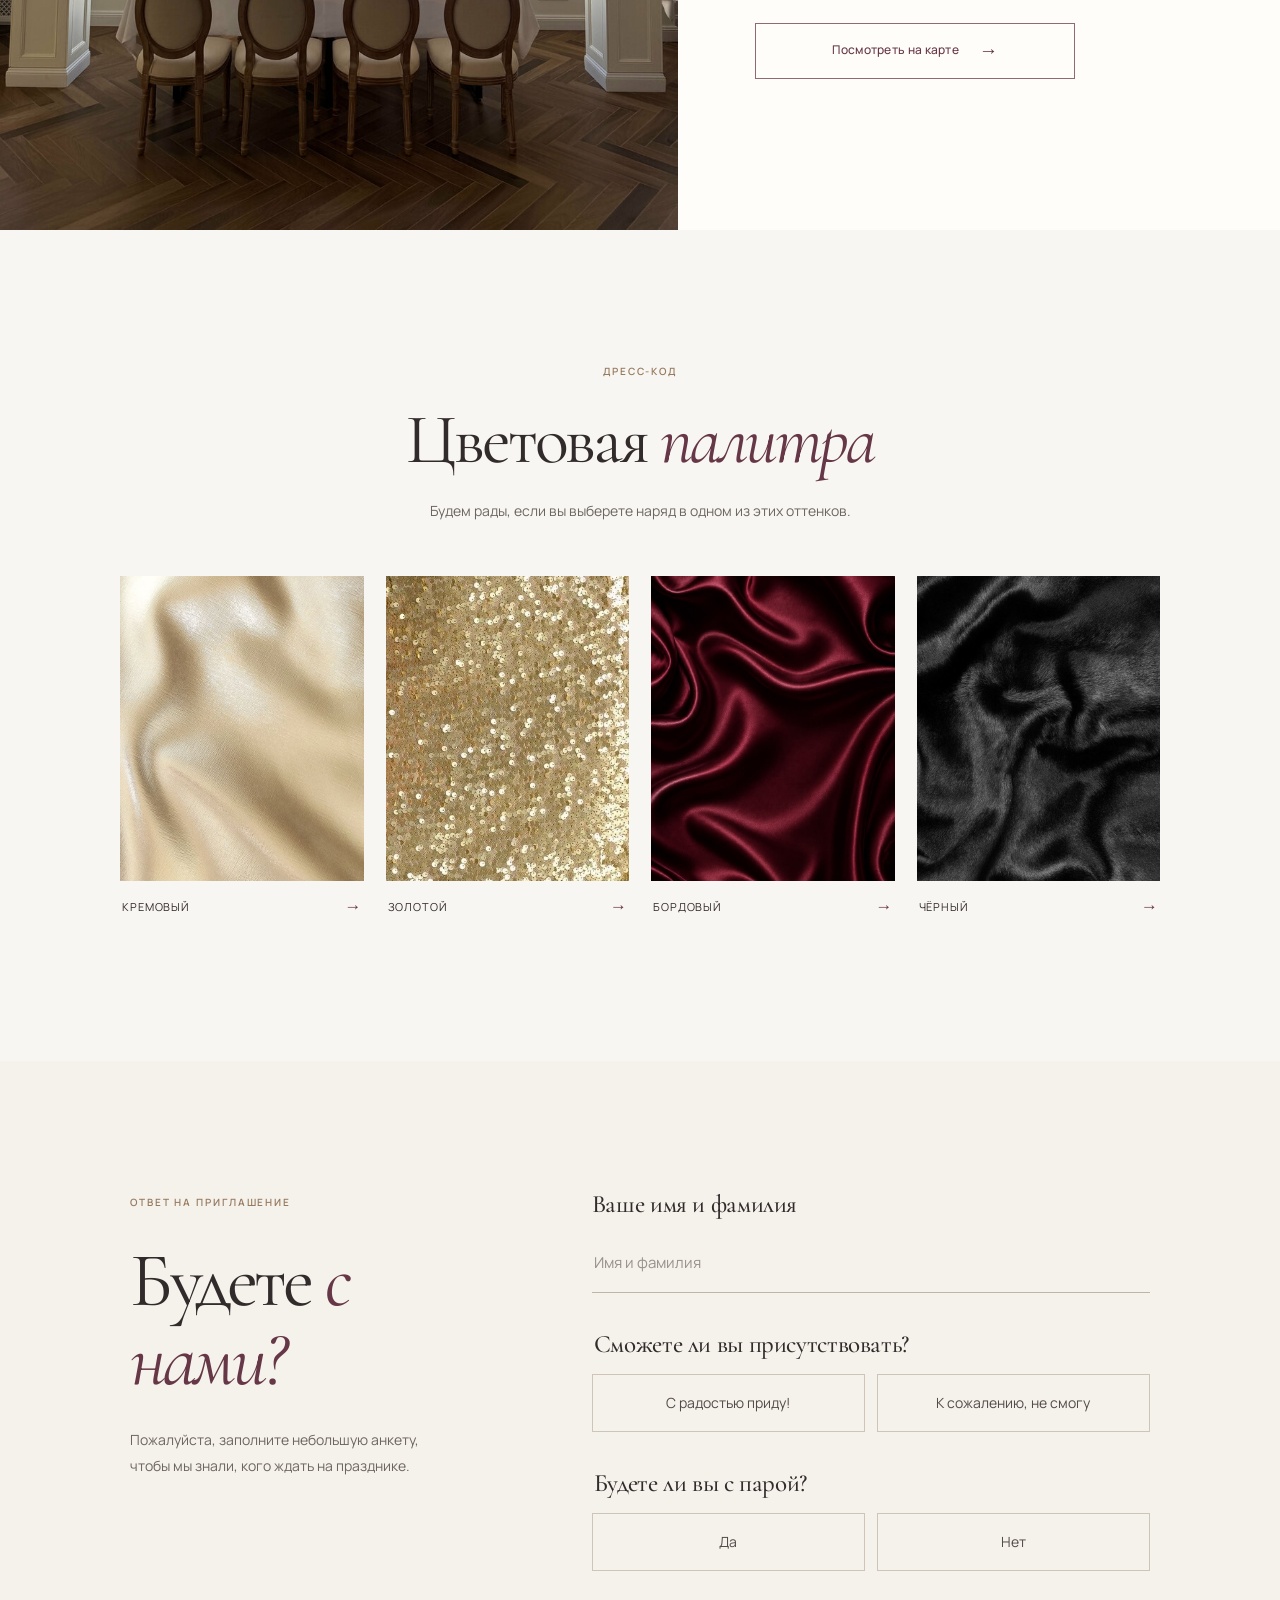
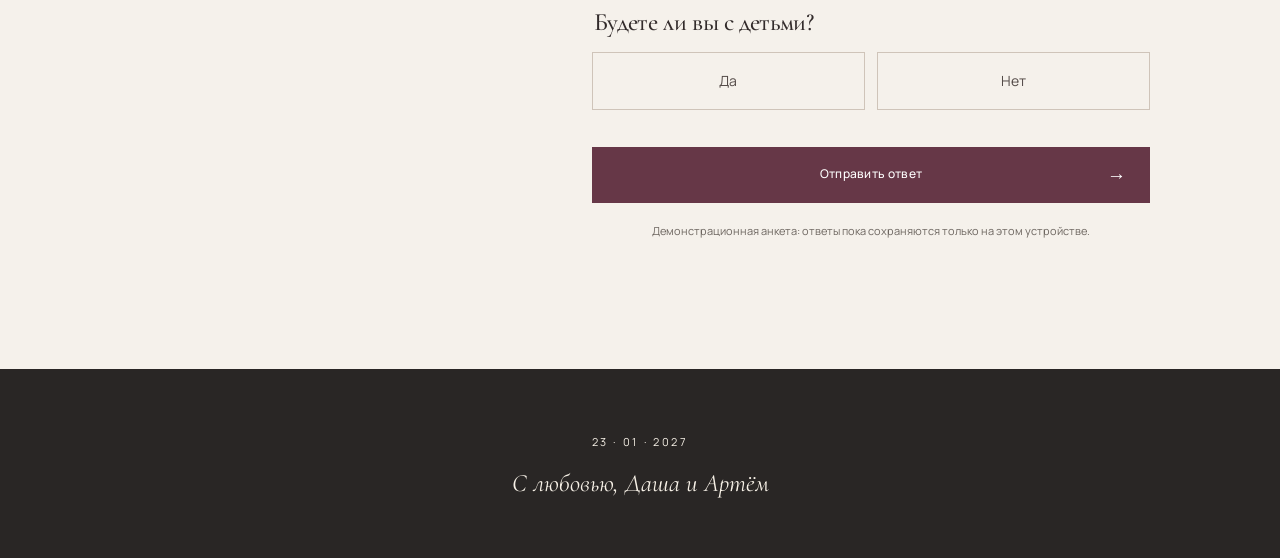
==== commit 0d3c3398: "Add files via upload" ====
--- a/index.html
+++ b/index.html
@@ -2,6 +2,6 @@
 <section class="hero"><div class="hero-photo"><img src="assets/hero-winter.jpg" alt="Дарья и Артём вместе на заснеженной улице"><div class="hero-shade"></div></div><div class="hero-card"><span class="tiny">ПРИГЛАШЕНИЕ НА СВАДЬБУ</span><span class="hero-line"></span><h1>Дарья <span>&amp;</span> Артём</h1><p class="hero-date">23 января 2027</p><a class="scroll-link" href="#invitation">Листайте вниз <span>↓</span></a></div></section>
 <section class="invitation section" id="invitation"><div class="content-narrow reveal"><span class="tiny">ДОРОГИЕ РОДНЫЕ И ДРУЗЬЯ</span><h2>Мы будем счастливы<br><em>разделить этот день с вами</em></h2><div class="rule"></div><p>С огромной радостью приглашаем вас разделить с нами один из самых важных и счастливых дней нашей жизни — день создания нашей семьи.</p><p>23 января 2027 года состоится свадьба Даши и Артёма.</p><p>Мы будем счастливы видеть вас среди самых близких людей, чтобы вместе наполнить этот день улыбками, тёплыми словами и незабываемыми моментами.</p><p class="signature">С любовью,<br><strong>Даша и Артём</strong></p></div></section>
 <section class="date section"><div class="date-inner"><div class="date-heading reveal"><span class="tiny">СОХРАНИТЕ ДАТУ</span><h2>23 января <em>2027</em></h2></div><div class="date-columns"><div class="calendar-block reveal"><p class="calendar-title">ЯНВАРЬ 2027</p><div class="calendar"><b>ПН</b><b>ВТ</b><b>СР</b><b>ЧТ</b><b>ПТ</b><b>СБ</b><b>ВС</b><i></i><i></i><i></i><i></i><span class="">1</span><span class="">2</span><span class="">3</span><span class="">4</span><span class="">5</span><span class="">6</span><span class="">7</span><span class="">8</span><span class="">9</span><span class="">10</span><span class="">11</span><span class="">12</span><span class="">13</span><span class="">14</span><span class="">15</span><span class="">16</span><span class="">17</span><span class="">18</span><span class="">19</span><span class="">20</span><span class="">21</span><span class="">22</span><span class="selected">23</span><span class="">24</span><span class="">25</span><span class="">26</span><span class="">27</span><span class="">28</span><span class="">29</span><span class="">30</span><span class="">31</span></div></div><div class="countdown-block reveal"><span class="tiny">ДО НАШЕГО ДНЯ ОСТАЛОСЬ</span><div class="countdown"><div><strong id="days">—</strong><small>дней</small></div><div><strong id="hours">—</strong><small>часов</small></div><div><strong id="minutes">—</strong><small>минут</small></div><div><strong id="seconds">—</strong><small>секунд</small></div></div></div></div></div></section>
-<section class="venue" id="venue"><div class="venue-image reveal"><img src="assets/restaurant.jpg" loading="lazy" alt="Интерьер ресторана «Успенские встречи»"></div><div class="venue-info reveal"><span class="tiny">МЕСТО ПРОВЕДЕНИЯ</span><h2>Ресторан<br><em>«Успенские встречи»</em></h2><div class="rule"></div><p>Московская область, Одинцовский городской округ, село Успенское, с72</p><p class="arrival"><strong>15:00</strong><span>Сбор гостей</span></p><a class="button button-outline" href="https://yandex.ru/maps/?text=%D0%A0%D0%B5%D1%81%D1%82%D0%BE%D1%80%D0%B0%D0%BD%20%D0%A3%D1%81%D0%BF%D0%B5%D0%BD%D1%81%D0%BA%D0%B8%D0%B5%20%D0%B2%D1%81%D1%82%D1%80%D0%B5%D1%87%D0%B8%20%D1%81%D0%B5%D0%BB%D0%BE%20%D0%A3%D1%81%D0%BF%D0%B5%D0%BD%D1%81%D0%BA%D0%BE%D0%B5%20%D1%8172" target="_blank" rel="noopener noreferrer">Посмотреть на карте <span>↗</span></a></div></section>
-<section class="dress section" id="dress"><div class="reveal"><span class="tiny">ДРЕСС-КОД</span><h2>Цветовая <em>палитра</em></h2><p class="subtext">Будем рады, если вы выберете наряд в одном из этих оттенков.</p></div><div class="swatches reveal"><a href="https://www.pinterest.com/search/pins/?q=ivory%20cream%20wedding%20guest%20dress" target="_blank" rel="noopener noreferrer"><img src="assets/fabric-cream.jpg" loading="lazy" alt="Кремовая фактура ткани"><span>Кремовый <b>↗</b></span></a><a href="https://www.pinterest.com/search/pins/?q=gold%20sequin%20evening%20dress" target="_blank" rel="noopener noreferrer"><img src="assets/fabric-gold.jpg" loading="lazy" alt="Золотые блёстки"><span>Золотой <b>↗</b></span></a><a href="https://www.pinterest.com/search/pins/?q=burgundy%20satin%20evening%20dress" target="_blank" rel="noopener noreferrer"><img src="assets/fabric-wine.jpg" loading="lazy" alt="Бордовый атлас"><span>Бордовый <b>↗</b></span></a><a href="https://www.pinterest.com/search/pins/?q=black%20velvet%20evening%20dress" target="_blank" rel="noopener noreferrer"><img src="assets/fabric-black.jpg" loading="lazy" alt="Чёрная фактура"><span>Чёрный <b>↗</b></span></a></div></section>
-<section class="rsvp section" id="rsvp"><div class="rsvp-layout"><div class="rsvp-copy reveal"><span class="tiny">ОТВЕТ НА ПРИГЛАШЕНИЕ</span><h2>Будете <em>с нами?</em></h2><p>Пожалуйста, заполните небольшую анкету, чтобы мы знали, кого ждать на празднике.</p></div><form id="guest-form" class="reveal"><label class="field-label" for="guest-name">Ваше имя и фамилия</label><input id="guest-name" name="name" type="text" autocomplete="name" placeholder="Имя и фамилия" maxlength="120" required><fieldset><legend>Сможете ли вы присутствовать?</legend><div class="options"><label class="option"><input type="radio" name="attendance" value="yes" required><span>С радостью приду!</span></label><label class="option"><input type="radio" name="attendance" value="no"><span>К сожалению, не смогу</span></label></div></fieldset><fieldset class="optional-question"><legend>Будете ли вы с парой?</legend><div class="options"><label class="option"><input type="radio" name="partner" value="yes" required><span>Да</span></label><label class="option"><input type="radio" name="partner" value="no"><span>Нет</span></label></div></fieldset><fieldset class="optional-question"><legend>Будете ли вы с детьми?</legend><div class="options"><label class="option"><input type="radio" name="children" value="yes" required><span>Да</span></label><label class="option"><input type="radio" name="children" value="no"><span>Нет</span></label></div></fieldset><button class="button button-primary" type="submit">Отправить ответ <span>↗</span></button><p id="form-message" role="status"></p><p class="form-note">Демонстрационная анкета: ответы пока сохраняются только на этом устройстве.</p></form></div></section><footer><span>23 · 01 · 2027</span><p>С любовью, Даша и Артём</p></footer></main><script src="script.js"></script></body></html>+<section class="venue" id="venue"><div class="venue-image reveal"><img src="assets/restaurant.jpg" loading="lazy" alt="Интерьер ресторана «Успенские встречи»"></div><div class="venue-info reveal"><span class="tiny">МЕСТО ПРОВЕДЕНИЯ</span><h2>Ресторан<br><em>«Успенские встречи»</em></h2><div class="rule"></div><p>Московская область, Одинцовский городской округ, село Успенское, с72</p><div class="arrival" aria-label="Сбор гостей в 15:00"><span class="arrival-caption">Сбор гостей</span><strong>15:00</strong></div><a class="button button-outline" href="https://yandex.ru/maps/?text=%D0%A0%D0%B5%D1%81%D1%82%D0%BE%D1%80%D0%B0%D0%BD%20%D0%A3%D1%81%D0%BF%D0%B5%D0%BD%D1%81%D0%BA%D0%B8%D0%B5%20%D0%B2%D1%81%D1%82%D1%80%D0%B5%D1%87%D0%B8%20%D1%81%D0%B5%D0%BB%D0%BE%20%D0%A3%D1%81%D0%BF%D0%B5%D0%BD%D1%81%D0%BA%D0%BE%D0%B5%20%D1%8172" target="_blank" rel="noopener noreferrer">Посмотреть на карте <span class="link-arrow" aria-hidden="true">→</span></a></div></section>
+<section class="dress section" id="dress"><div class="reveal"><span class="tiny">ДРЕСС-КОД</span><h2>Цветовая <em>палитра</em></h2><p class="subtext">Будем рады, если вы выберете наряд в одном из этих оттенков.</p></div><div class="swatches reveal"><a href="https://www.pinterest.com/search/pins/?q=ivory%20cream%20wedding%20guest%20dress" target="_blank" rel="noopener noreferrer"><img src="assets/fabric-cream.jpg" loading="lazy" alt="Кремовая фактура ткани"><span>Кремовый <b class="link-arrow" aria-hidden="true">→</b></span></a><a href="https://www.pinterest.com/search/pins/?q=gold%20sequin%20evening%20dress" target="_blank" rel="noopener noreferrer"><img src="assets/fabric-gold.jpg" loading="lazy" alt="Золотые блёстки"><span>Золотой <b class="link-arrow" aria-hidden="true">→</b></span></a><a href="https://www.pinterest.com/search/pins/?q=burgundy%20satin%20evening%20dress" target="_blank" rel="noopener noreferrer"><img src="assets/fabric-wine.jpg" loading="lazy" alt="Бордовый атлас"><span>Бордовый <b class="link-arrow" aria-hidden="true">→</b></span></a><a href="https://www.pinterest.com/search/pins/?q=black%20velvet%20evening%20dress" target="_blank" rel="noopener noreferrer"><img src="assets/fabric-black.jpg" loading="lazy" alt="Чёрная фактура"><span>Чёрный <b class="link-arrow" aria-hidden="true">→</b></span></a></div></section>
+<section class="rsvp section" id="rsvp"><div class="rsvp-layout"><div class="rsvp-copy reveal"><span class="tiny">ОТВЕТ НА ПРИГЛАШЕНИЕ</span><h2>Будете <em>с нами?</em></h2><p>Пожалуйста, заполните небольшую анкету, чтобы мы знали, кого ждать на празднике.</p></div><form id="guest-form" class="reveal"><label class="field-label" for="guest-name">Ваше имя и фамилия</label><input id="guest-name" name="name" type="text" autocomplete="name" placeholder="Имя и фамилия" maxlength="120" required><fieldset><legend>Сможете ли вы присутствовать?</legend><div class="options"><label class="option"><input type="radio" name="attendance" value="yes" required><span>С радостью приду!</span></label><label class="option"><input type="radio" name="attendance" value="no"><span>К сожалению, не смогу</span></label></div></fieldset><fieldset class="optional-question"><legend>Будете ли вы с парой?</legend><div class="options"><label class="option"><input type="radio" name="partner" value="yes" required><span>Да</span></label><label class="option"><input type="radio" name="partner" value="no"><span>Нет</span></label></div></fieldset><div id="partner-details" class="conditional-details" hidden><label class="field-label" for="partner-name">Имя и фамилия Вашей пары</label><input class="detail-input" id="partner-name" name="partnerName" type="text" placeholder="Имя и фамилия" maxlength="120" autocomplete="off" disabled required></div><fieldset class="optional-question"><legend>Будете ли вы с детьми?</legend><div class="options"><label class="option"><input type="radio" name="children" value="yes" required><span>Да</span></label><label class="option"><input type="radio" name="children" value="no"><span>Нет</span></label></div></fieldset><div id="children-details" class="conditional-details" hidden><label class="field-label" for="child-name-1">Имя и фамилия ребёнка</label><div id="children-list"><div class="child-entry"><input class="detail-input child-name" id="child-name-1" name="childName1" type="text" placeholder="Имя и фамилия ребёнка" maxlength="120" autocomplete="off" disabled required></div></div><button class="add-child" id="add-child" type="button"><span aria-hidden="true">＋</span> Добавить ещё ребёнка</button></div><button class="button button-primary" type="submit">Отправить ответ <span class="link-arrow" aria-hidden="true">→</span></button><p id="form-message" role="status"></p><p class="form-note">Демонстрационная анкета: ответы пока сохраняются только на этом устройстве.</p></form></div></section><footer><span>23 · 01 · 2027</span><p>С любовью, Даша и Артём</p></footer></main><script src="script.js"></script></body></html>
--- a/styles.css
+++ b/styles.css
@@ -184,3 +184,40 @@
  .hero h1{font-size:clamp(57px,12vw,70px)}
 }
 @media(prefers-reduced-motion:reduce){.hero-photo img{animation:none}}
+
+/* Venue / action controls — polished mobile typography and spacing */
+.venue-info{min-width:0}
+.arrival{display:flex;flex-direction:column;align-items:flex-start;justify-content:center;gap:4px;margin:38px 0 36px;padding:0;border:0}
+.arrival-caption{font-family:Manrope,Arial,sans-serif;font-size:11px;font-weight:500;letter-spacing:.16em;text-transform:uppercase;color:#83756f;line-height:1.5}
+.arrival strong{display:block;font-family:'Cormorant Garamond',Georgia,serif;font-size:clamp(60px,6vw,83px);font-weight:400;letter-spacing:-.035em;line-height:1;color:var(--wine)}
+.button{font-family:Manrope,Arial,sans-serif;font-size:12px;font-weight:500;letter-spacing:.025em;min-height:56px;justify-content:center;gap:20px;text-align:center;border-radius:0;line-height:1.4}
+.button-outline{width:100%;max-width:320px;border:1px solid #8f6974;color:var(--wine);background:transparent}
+.button-outline:hover{background:#f2ece9}
+.link-arrow{font-family:Arial,Helvetica,sans-serif!important;font-style:normal!important;font-size:19px!important;font-weight:400!important;line-height:1!important;letter-spacing:0!important;display:inline-block;flex:none;vertical-align:middle;color:inherit}
+.swatches .link-arrow{font-size:17px!important}
+@media(max-width:760px){
+ .venue-info{text-align:center;padding:64px 22px 76px}
+ .venue-info .arrival{align-items:center;justify-content:center;gap:6px;margin:35px auto 38px;width:100%;text-align:center}
+ .arrival strong{font-size:clamp(65px,18vw,85px)}
+ .arrival-caption{font-size:11px;letter-spacing:.19em}
+ .venue-info .button-outline{margin:0 auto;max-width:340px;min-height:58px;width:100%;padding:16px 18px}
+}
+@media(max-width:390px){.venue-info{padding-inline:18px}.venue-info .button-outline{max-width:100%}}
+
+/* Дополнительные поля гостей — единый стиль анкеты */
+.conditional-details{margin-top:23px;padding:18px 0 0;border-top:1px solid #d9d0c6;text-align:left}
+.conditional-details[hidden],.optional-question[hidden]{display:none!important}
+.conditional-details .field-label{display:block;font-size:21px;margin:0 0 8px}
+.detail-input{display:block;width:100%;min-width:0;min-height:54px;padding:12px 3px;background:transparent;border:0;border-bottom:1px solid #bfb4a9;border-radius:0;font:400 15px/1.5 Manrope,Arial,sans-serif;color:var(--ink)}
+.detail-input:focus{outline:none;border-color:var(--wine);box-shadow:0 1px 0 var(--wine)}
+.detail-input::placeholder{color:#99918b}
+.child-entry{position:relative;margin-bottom:15px}
+.child-entry+.child-entry{padding-top:15px;border-top:1px solid #e4dbd1}
+.add-child{display:inline-flex;align-items:center;gap:10px;margin-top:6px;padding:10px 0;background:none;border:0;border-bottom:1px solid var(--wine);color:var(--wine);font:500 13px/1.5 Manrope,Arial,sans-serif;cursor:pointer}
+.add-child span{font-size:20px;font-weight:300;line-height:1}
+.remove-child{display:block;margin:9px 0 0 auto;background:none;border:0;color:var(--wine);font:400 12px Manrope,Arial,sans-serif;text-decoration:underline;cursor:pointer}
+@media(max-width:700px){.conditional-details{text-align:center}.conditional-details .field-label{text-align:center;font-size:21px}.detail-input{text-align:center}.add-child{margin-inline:auto}.child-entry{text-align:center}}
+
+/* Final refinements: consistent hero names and discreet arrival time */
+.venue-info .arrival strong,.arrival strong{font-size:clamp(38px,4vw,52px);line-height:1.12;letter-spacing:-.02em}
+@media(max-width:560px){.venue-info .arrival strong,.arrival strong{font-size:46px}.hero-card h1{letter-spacing:-.045em}}
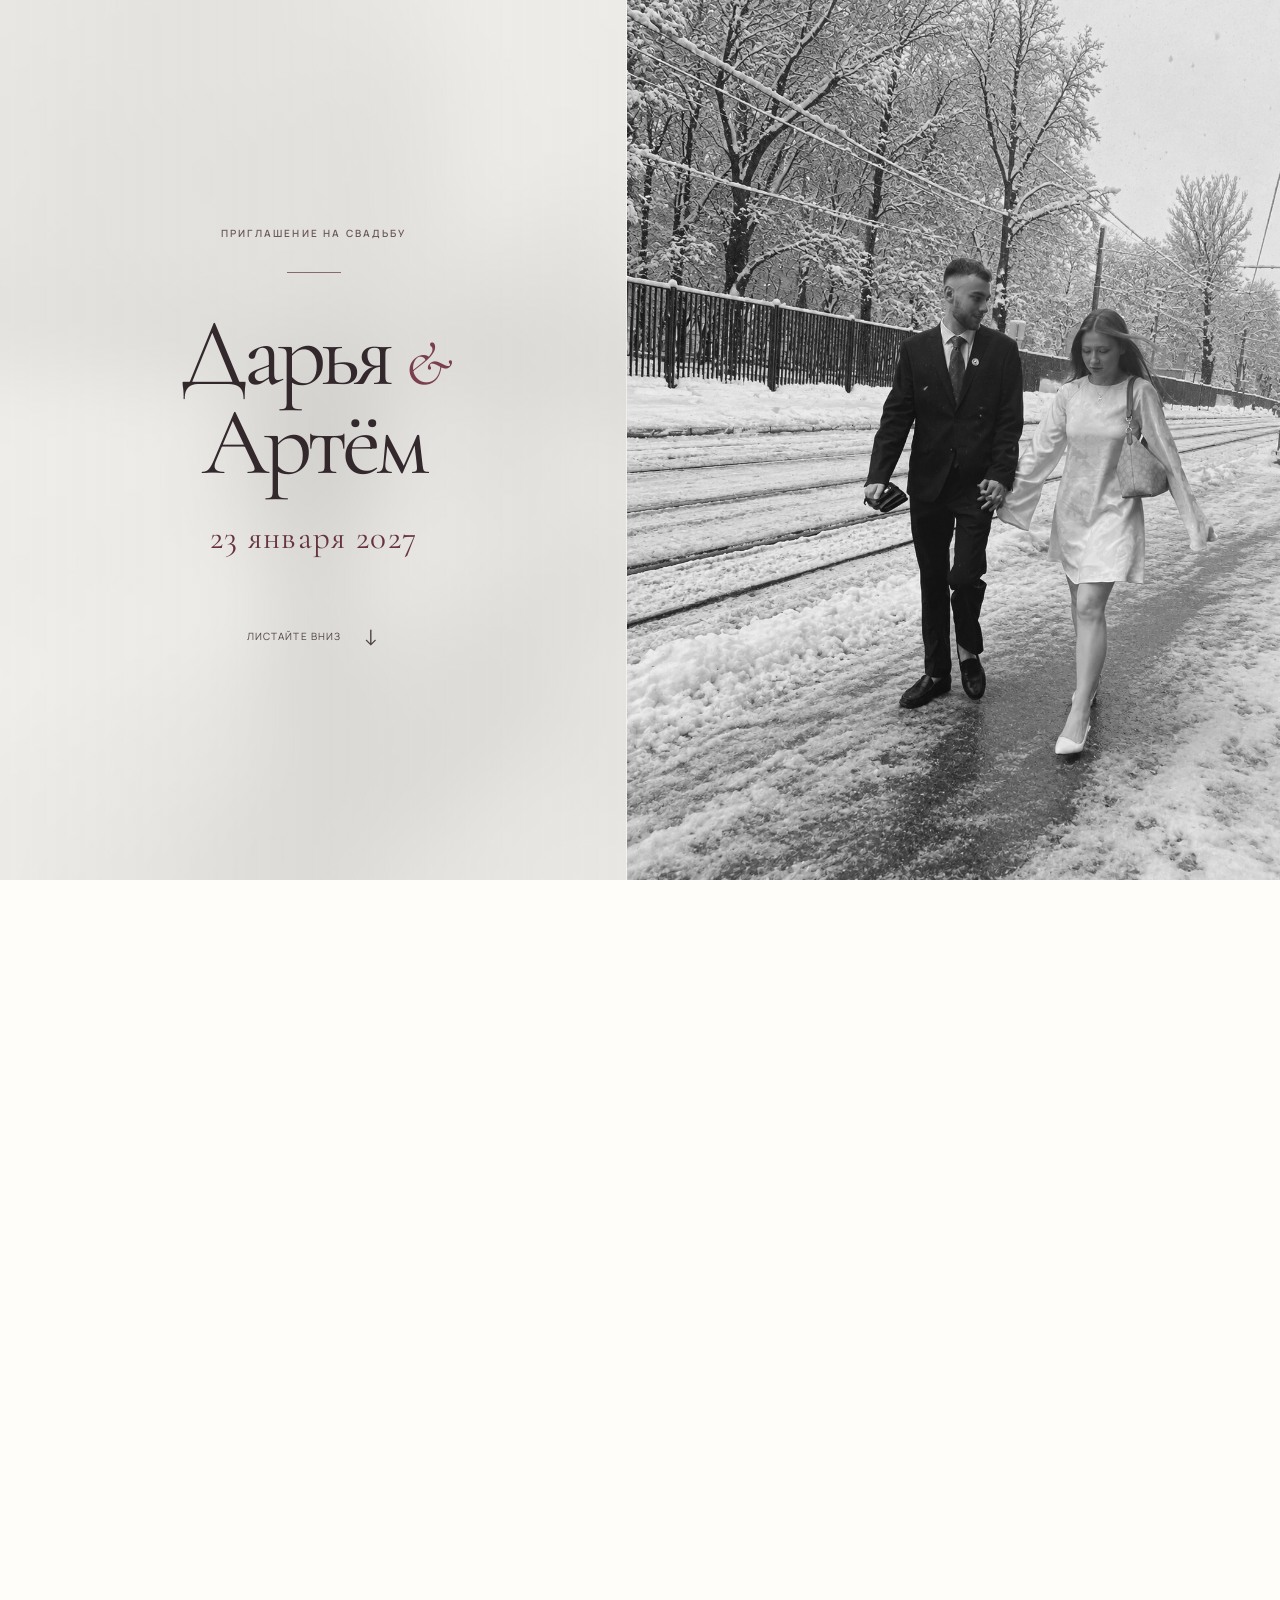
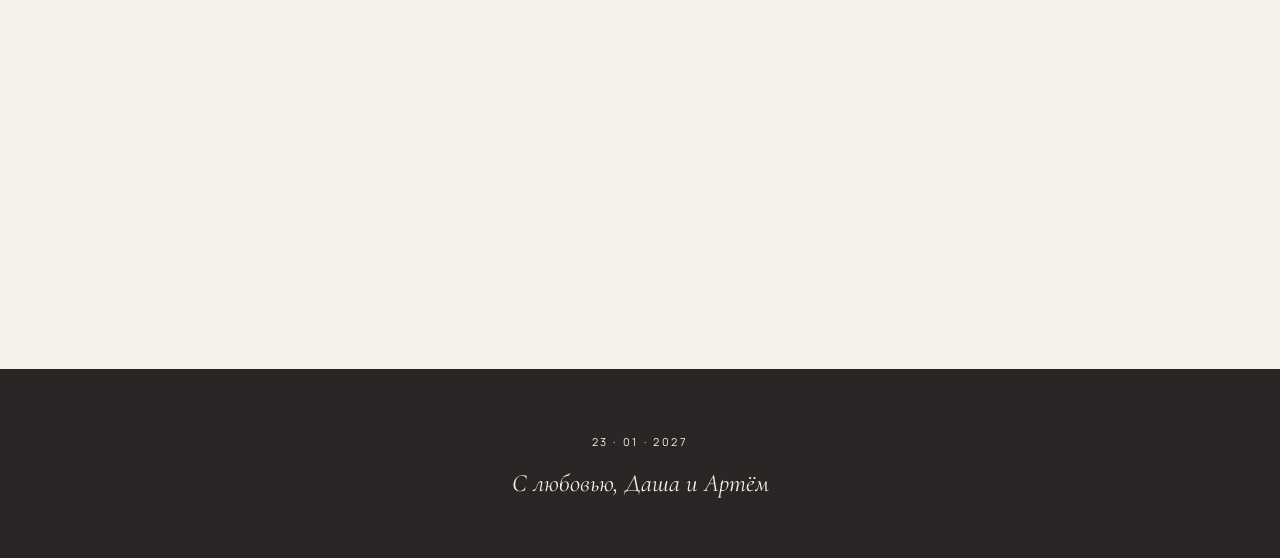
==== commit 36125ef2: "Add files via upload" ====
--- a/index.html
+++ b/index.html
@@ -4,4 +4,4 @@
 <section class="date section"><div class="date-inner"><div class="date-heading reveal"><span class="tiny">СОХРАНИТЕ ДАТУ</span><h2>23 января <em>2027</em></h2></div><div class="date-columns"><div class="calendar-block reveal"><p class="calendar-title">ЯНВАРЬ 2027</p><div class="calendar"><b>ПН</b><b>ВТ</b><b>СР</b><b>ЧТ</b><b>ПТ</b><b>СБ</b><b>ВС</b><i></i><i></i><i></i><i></i><span class="">1</span><span class="">2</span><span class="">3</span><span class="">4</span><span class="">5</span><span class="">6</span><span class="">7</span><span class="">8</span><span class="">9</span><span class="">10</span><span class="">11</span><span class="">12</span><span class="">13</span><span class="">14</span><span class="">15</span><span class="">16</span><span class="">17</span><span class="">18</span><span class="">19</span><span class="">20</span><span class="">21</span><span class="">22</span><span class="selected">23</span><span class="">24</span><span class="">25</span><span class="">26</span><span class="">27</span><span class="">28</span><span class="">29</span><span class="">30</span><span class="">31</span></div></div><div class="countdown-block reveal"><span class="tiny">ДО НАШЕГО ДНЯ ОСТАЛОСЬ</span><div class="countdown"><div><strong id="days">—</strong><small>дней</small></div><div><strong id="hours">—</strong><small>часов</small></div><div><strong id="minutes">—</strong><small>минут</small></div><div><strong id="seconds">—</strong><small>секунд</small></div></div></div></div></div></section>
 <section class="venue" id="venue"><div class="venue-image reveal"><img src="assets/restaurant.jpg" loading="lazy" alt="Интерьер ресторана «Успенские встречи»"></div><div class="venue-info reveal"><span class="tiny">МЕСТО ПРОВЕДЕНИЯ</span><h2>Ресторан<br><em>«Успенские встречи»</em></h2><div class="rule"></div><p>Московская область, Одинцовский городской округ, село Успенское, с72</p><div class="arrival" aria-label="Сбор гостей в 15:00"><span class="arrival-caption">Сбор гостей</span><strong>15:00</strong></div><a class="button button-outline" href="https://yandex.ru/maps/?text=%D0%A0%D0%B5%D1%81%D1%82%D0%BE%D1%80%D0%B0%D0%BD%20%D0%A3%D1%81%D0%BF%D0%B5%D0%BD%D1%81%D0%BA%D0%B8%D0%B5%20%D0%B2%D1%81%D1%82%D1%80%D0%B5%D1%87%D0%B8%20%D1%81%D0%B5%D0%BB%D0%BE%20%D0%A3%D1%81%D0%BF%D0%B5%D0%BD%D1%81%D0%BA%D0%BE%D0%B5%20%D1%8172" target="_blank" rel="noopener noreferrer">Посмотреть на карте <span class="link-arrow" aria-hidden="true">→</span></a></div></section>
 <section class="dress section" id="dress"><div class="reveal"><span class="tiny">ДРЕСС-КОД</span><h2>Цветовая <em>палитра</em></h2><p class="subtext">Будем рады, если вы выберете наряд в одном из этих оттенков.</p></div><div class="swatches reveal"><a href="https://www.pinterest.com/search/pins/?q=ivory%20cream%20wedding%20guest%20dress" target="_blank" rel="noopener noreferrer"><img src="assets/fabric-cream.jpg" loading="lazy" alt="Кремовая фактура ткани"><span>Кремовый <b class="link-arrow" aria-hidden="true">→</b></span></a><a href="https://www.pinterest.com/search/pins/?q=gold%20sequin%20evening%20dress" target="_blank" rel="noopener noreferrer"><img src="assets/fabric-gold.jpg" loading="lazy" alt="Золотые блёстки"><span>Золотой <b class="link-arrow" aria-hidden="true">→</b></span></a><a href="https://www.pinterest.com/search/pins/?q=burgundy%20satin%20evening%20dress" target="_blank" rel="noopener noreferrer"><img src="assets/fabric-wine.jpg" loading="lazy" alt="Бордовый атлас"><span>Бордовый <b class="link-arrow" aria-hidden="true">→</b></span></a><a href="https://www.pinterest.com/search/pins/?q=black%20velvet%20evening%20dress" target="_blank" rel="noopener noreferrer"><img src="assets/fabric-black.jpg" loading="lazy" alt="Чёрная фактура"><span>Чёрный <b class="link-arrow" aria-hidden="true">→</b></span></a></div></section>
-<section class="rsvp section" id="rsvp"><div class="rsvp-layout"><div class="rsvp-copy reveal"><span class="tiny">ОТВЕТ НА ПРИГЛАШЕНИЕ</span><h2>Будете <em>с нами?</em></h2><p>Пожалуйста, заполните небольшую анкету, чтобы мы знали, кого ждать на празднике.</p></div><form id="guest-form" class="reveal"><label class="field-label" for="guest-name">Ваше имя и фамилия</label><input id="guest-name" name="name" type="text" autocomplete="name" placeholder="Имя и фамилия" maxlength="120" required><fieldset><legend>Сможете ли вы присутствовать?</legend><div class="options"><label class="option"><input type="radio" name="attendance" value="yes" required><span>С радостью приду!</span></label><label class="option"><input type="radio" name="attendance" value="no"><span>К сожалению, не смогу</span></label></div></fieldset><fieldset class="optional-question"><legend>Будете ли вы с парой?</legend><div class="options"><label class="option"><input type="radio" name="partner" value="yes" required><span>Да</span></label><label class="option"><input type="radio" name="partner" value="no"><span>Нет</span></label></div></fieldset><div id="partner-details" class="conditional-details" hidden><label class="field-label" for="partner-name">Имя и фамилия Вашей пары</label><input class="detail-input" id="partner-name" name="partnerName" type="text" placeholder="Имя и фамилия" maxlength="120" autocomplete="off" disabled required></div><fieldset class="optional-question"><legend>Будете ли вы с детьми?</legend><div class="options"><label class="option"><input type="radio" name="children" value="yes" required><span>Да</span></label><label class="option"><input type="radio" name="children" value="no"><span>Нет</span></label></div></fieldset><div id="children-details" class="conditional-details" hidden><label class="field-label" for="child-name-1">Имя и фамилия ребёнка</label><div id="children-list"><div class="child-entry"><input class="detail-input child-name" id="child-name-1" name="childName1" type="text" placeholder="Имя и фамилия ребёнка" maxlength="120" autocomplete="off" disabled required></div></div><button class="add-child" id="add-child" type="button"><span aria-hidden="true">＋</span> Добавить ещё ребёнка</button></div><button class="button button-primary" type="submit">Отправить ответ <span class="link-arrow" aria-hidden="true">→</span></button><p id="form-message" role="status"></p><p class="form-note">Демонстрационная анкета: ответы пока сохраняются только на этом устройстве.</p></form></div></section><footer><span>23 · 01 · 2027</span><p>С любовью, Даша и Артём</p></footer></main><script src="script.js"></script></body></html>+<section class="rsvp section" id="rsvp"><div class="rsvp-layout"><div class="rsvp-copy reveal"><span class="tiny">ОТВЕТ НА ПРИГЛАШЕНИЕ</span><h2>Будете <em>с нами?</em></h2><p>Пожалуйста, заполните небольшую анкету, чтобы мы знали, кого ждать на празднике.</p></div><form id="guest-form" class="reveal"><label class="field-label" for="guest-name">Ваше имя и фамилия</label><input id="guest-name" name="name" type="text" autocomplete="name" placeholder="Имя и фамилия" maxlength="120" required><fieldset><legend>Сможете ли вы присутствовать?</legend><div class="options"><label class="option"><input type="radio" name="attendance" value="yes" required><span>С радостью приду!</span></label><label class="option"><input type="radio" name="attendance" value="no"><span>К сожалению, не смогу</span></label></div></fieldset><fieldset class="optional-question"><legend>Будете ли вы с парой?</legend><div class="options"><label class="option"><input type="radio" name="partner" value="yes" required><span>Да</span></label><label class="option"><input type="radio" name="partner" value="no"><span>Нет</span></label></div></fieldset><div id="partner-details" class="conditional-details" hidden><label class="field-label" for="partner-name">Имя и фамилия Вашей пары</label><input class="detail-input" id="partner-name" name="partnerName" type="text" placeholder="Имя и фамилия" maxlength="120" autocomplete="off" disabled required></div><fieldset class="optional-question"><legend>Будете ли вы с детьми?</legend><div class="options"><label class="option"><input type="radio" name="children" value="yes" required><span>Да</span></label><label class="option"><input type="radio" name="children" value="no"><span>Нет</span></label></div></fieldset><div id="children-details" class="conditional-details" hidden><label class="field-label" for="child-name-1">Имя и фамилия ребёнка</label><div id="children-list"><div class="child-entry"><input class="detail-input child-name" id="child-name-1" name="childName1" type="text" placeholder="Имя и фамилия ребёнка" maxlength="120" autocomplete="off" disabled required></div></div><button class="add-child" id="add-child" type="button"><span aria-hidden="true">＋</span> Добавить ещё ребёнка</button></div><button class="button button-primary" type="submit">Отправить ответ <span class="link-arrow" aria-hidden="true">→</span></button><p id="form-message" role="status"></p><p class="form-note">Ваш ответ будет передан организаторам праздника.</p></form></div></section><footer><span>23 · 01 · 2027</span><p>С любовью, Даша и Артём</p></footer></main><script src="script.js"></script></body></html>
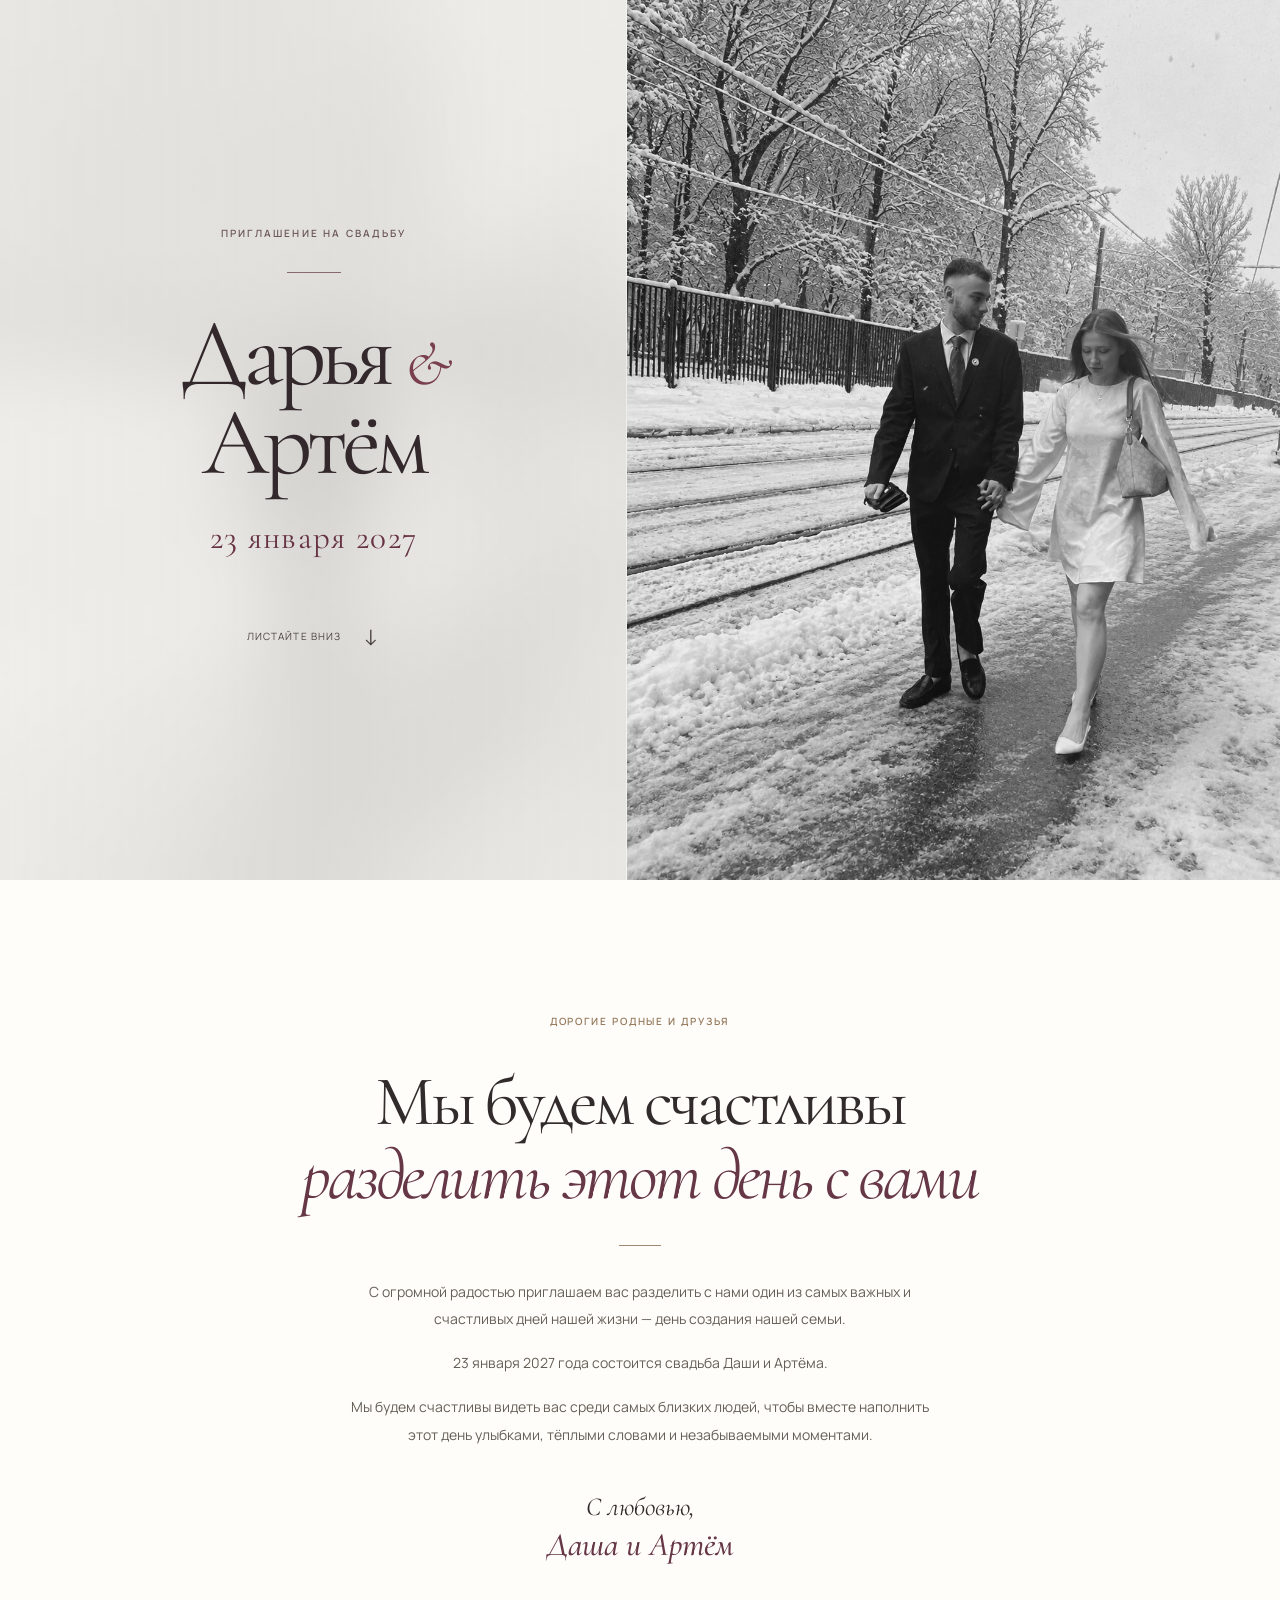
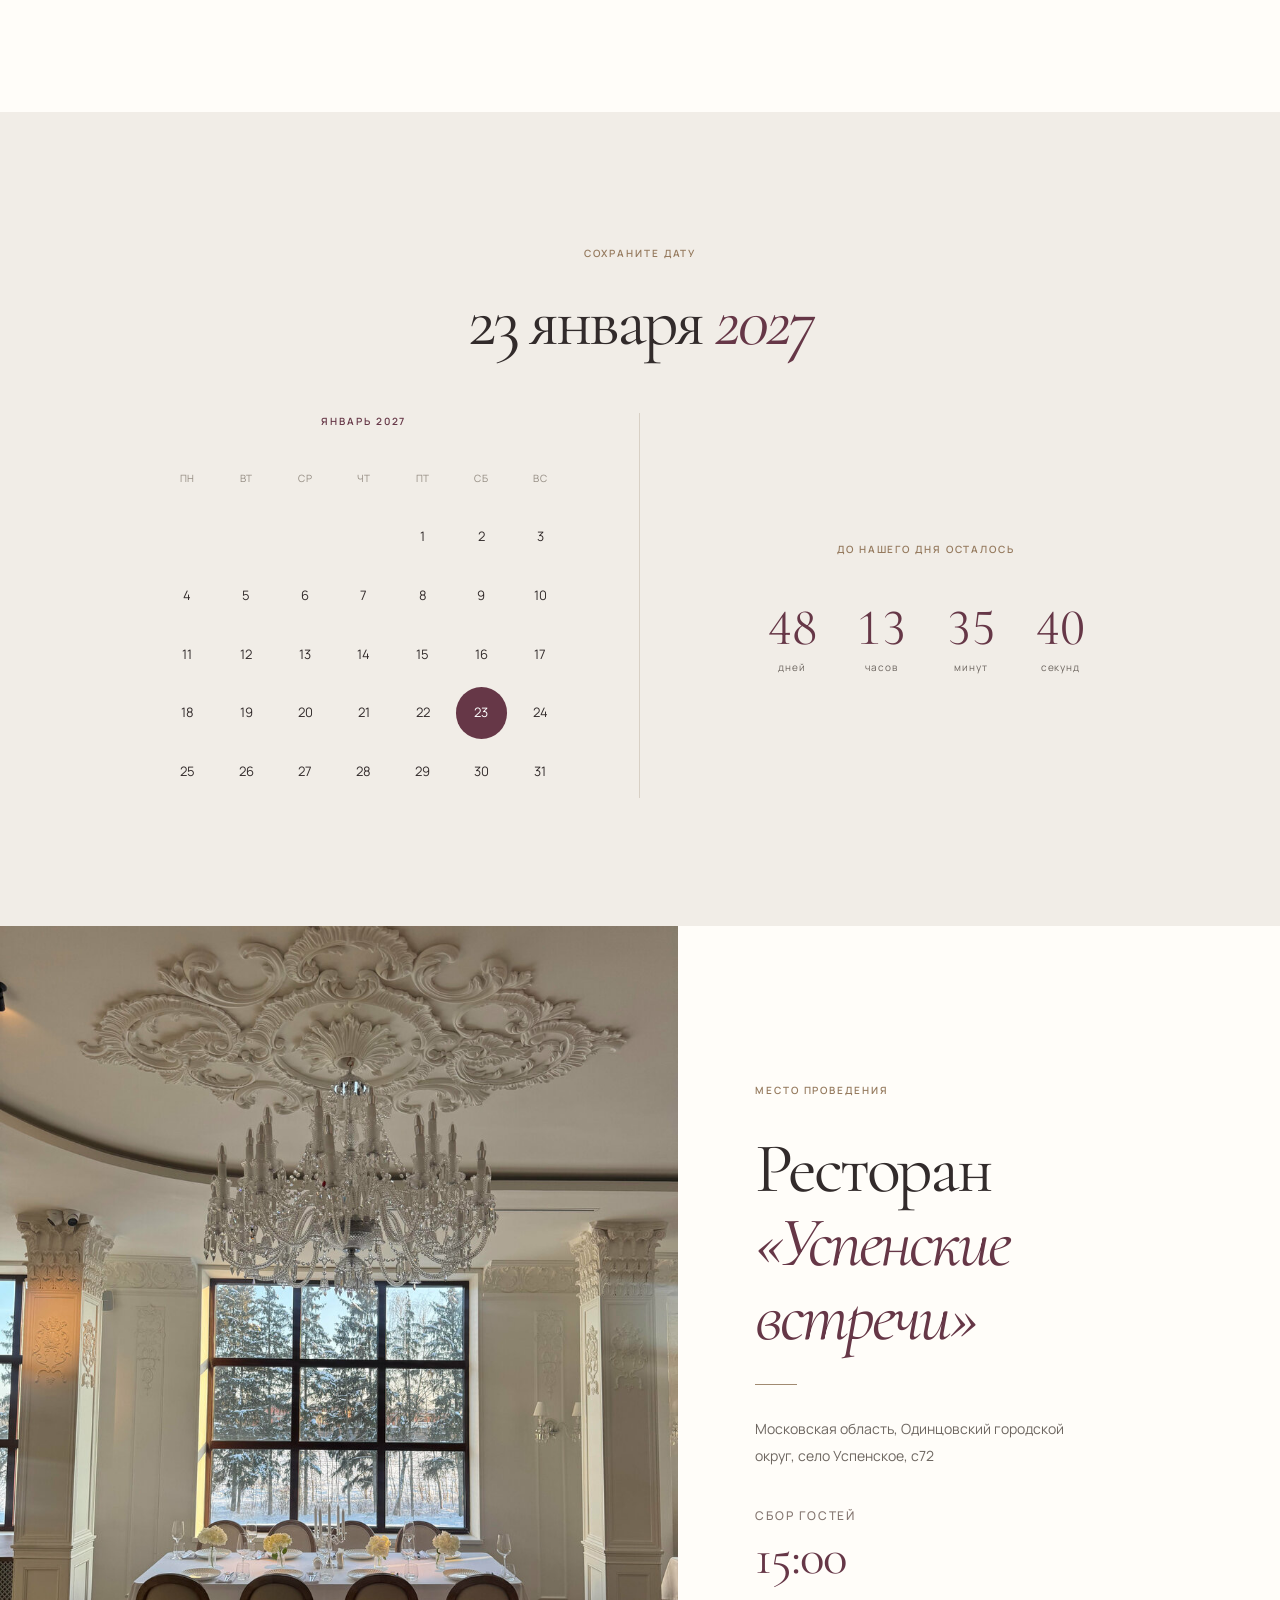
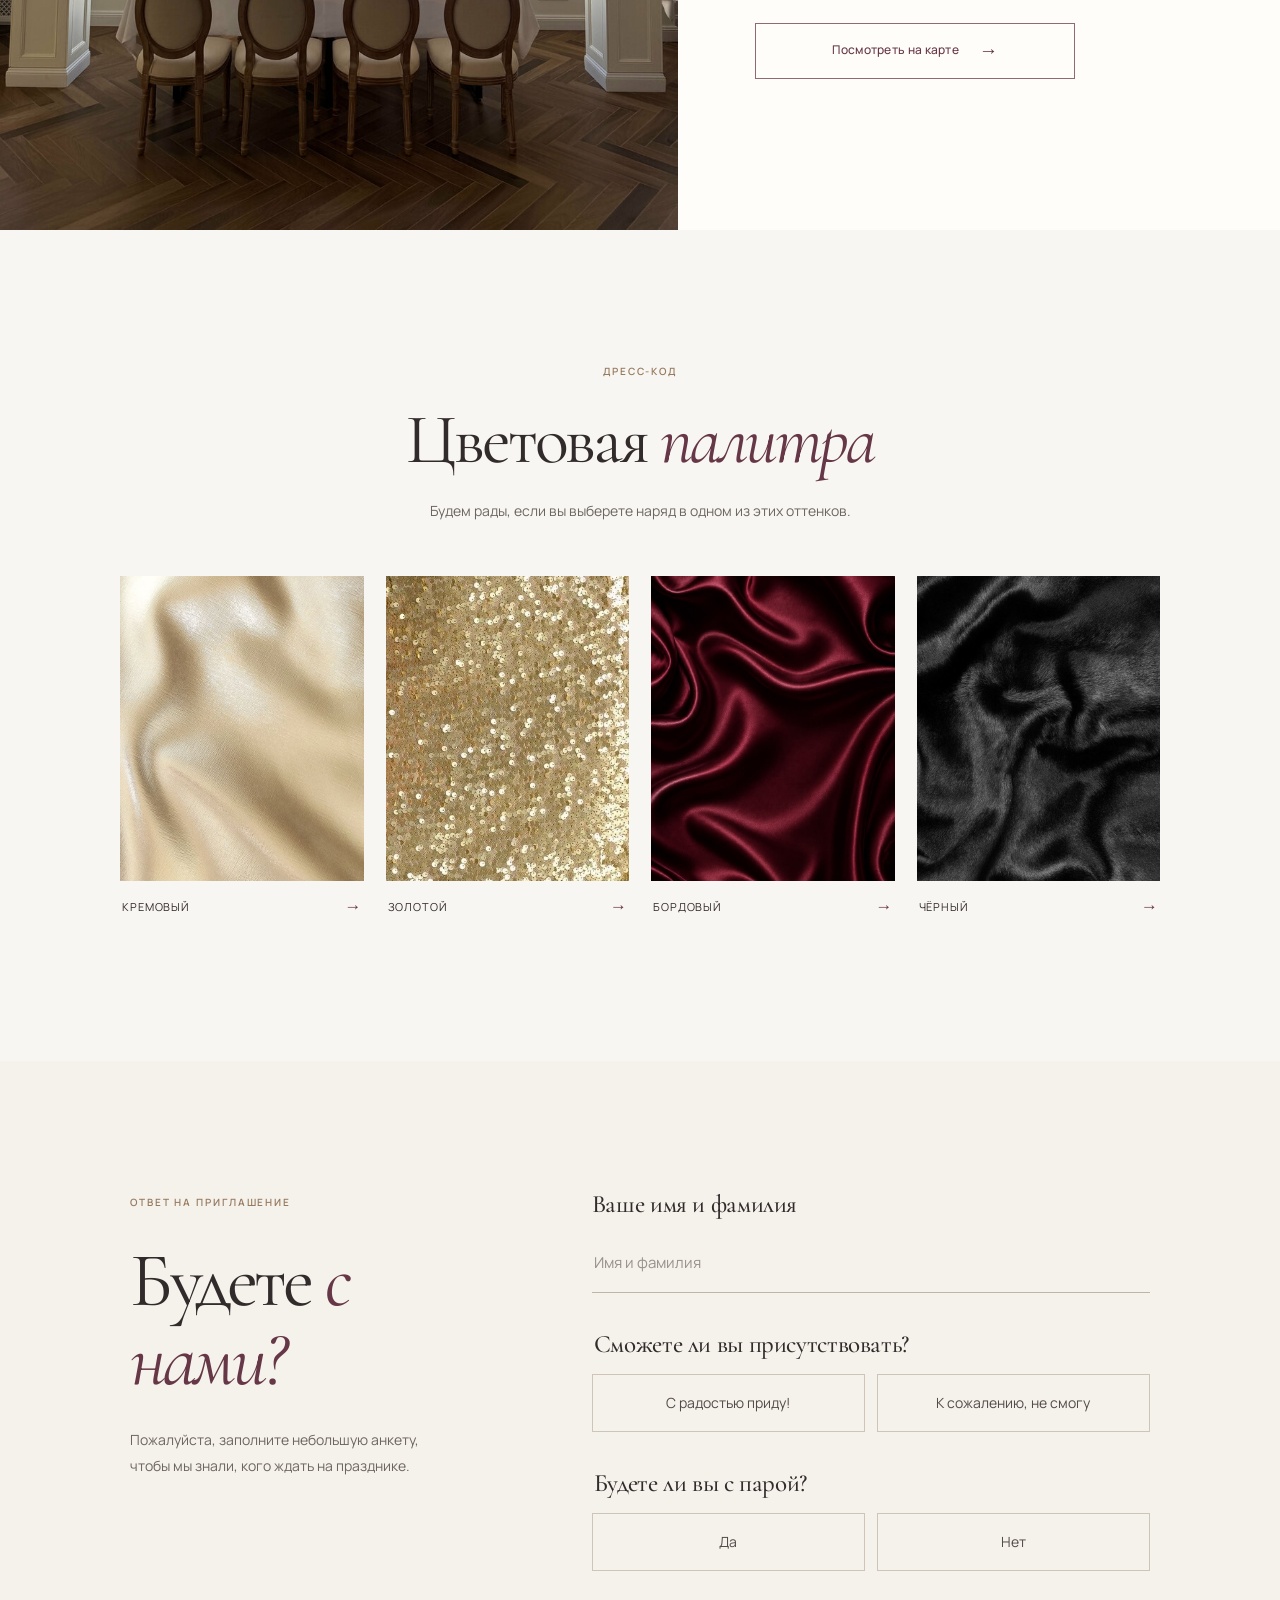
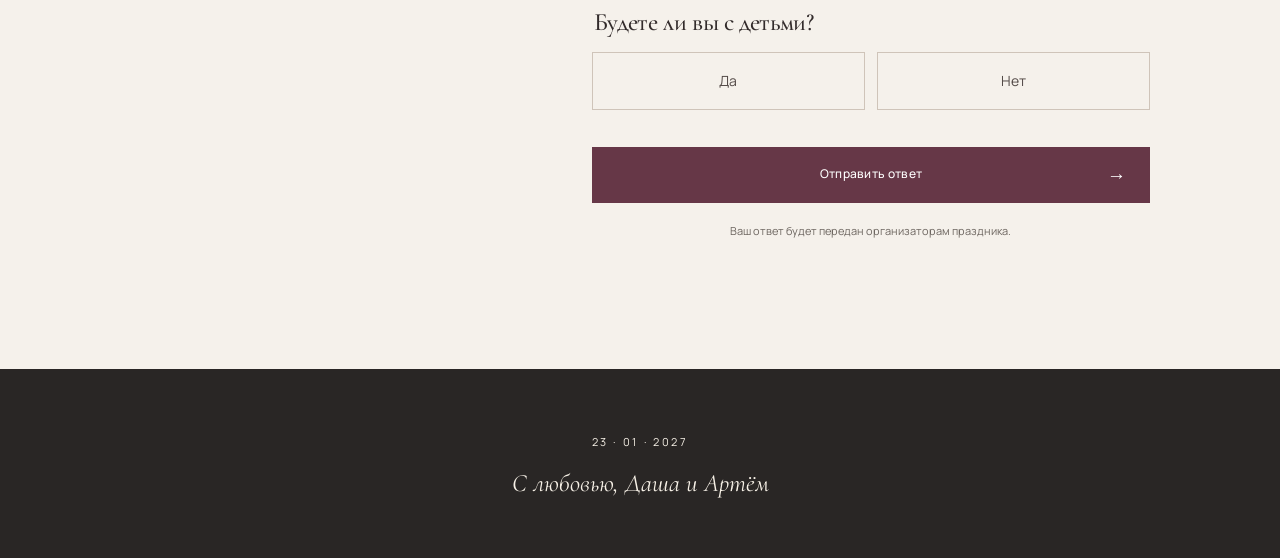
==== commit 84f90e4a: "Add files via upload" ====
--- a/index.html
+++ b/index.html
@@ -1,7 +1,7 @@
-<!doctype html><html lang="ru"><head><meta charset="utf-8"><meta name="viewport" content="width=device-width,initial-scale=1"><meta name="theme-color" content="#f7f5f0"><meta name="description" content="Дарья и Артём приглашают вас на свадьбу 23 января 2027 года"><title>Дарья & Артём — Приглашение</title><link rel="preconnect" href="https://fonts.googleapis.com"><link rel="preconnect" href="https://fonts.gstatic.com" crossorigin><link href="https://fonts.googleapis.com/css2?family=Cormorant+Garamond:wght@400;500;600&family=Manrope:wght@400;500;600&display=swap" rel="stylesheet"><link rel="stylesheet" href="styles.css"></head><body><div class="snow" aria-hidden="true"></div><main>
+<!doctype html><html lang="ru"><head><meta charset="utf-8"><meta name="viewport" content="width=device-width,initial-scale=1"><meta name="theme-color" content="#f7f5f0"><meta name="description" content="Дарья и Артём приглашают вас на свадьбу 23 января 2027 года"><title>Дарья & Артём — Приглашение</title><link rel="preconnect" href="https://fonts.googleapis.com"><link rel="preconnect" href="https://fonts.gstatic.com" crossorigin><link href="https://fonts.googleapis.com/css2?family=Cormorant+Garamond:wght@400;500;600&family=Manrope:wght@400;500;600&display=swap" rel="stylesheet"><link rel="stylesheet" href="styles.css?v=20261010-3"></head><body><div class="snow" aria-hidden="true"></div><main>
 <section class="hero"><div class="hero-photo"><img src="assets/hero-winter.jpg" alt="Дарья и Артём вместе на заснеженной улице"><div class="hero-shade"></div></div><div class="hero-card"><span class="tiny">ПРИГЛАШЕНИЕ НА СВАДЬБУ</span><span class="hero-line"></span><h1>Дарья <span>&amp;</span> Артём</h1><p class="hero-date">23 января 2027</p><a class="scroll-link" href="#invitation">Листайте вниз <span>↓</span></a></div></section>
 <section class="invitation section" id="invitation"><div class="content-narrow reveal"><span class="tiny">ДОРОГИЕ РОДНЫЕ И ДРУЗЬЯ</span><h2>Мы будем счастливы<br><em>разделить этот день с вами</em></h2><div class="rule"></div><p>С огромной радостью приглашаем вас разделить с нами один из самых важных и счастливых дней нашей жизни — день создания нашей семьи.</p><p>23 января 2027 года состоится свадьба Даши и Артёма.</p><p>Мы будем счастливы видеть вас среди самых близких людей, чтобы вместе наполнить этот день улыбками, тёплыми словами и незабываемыми моментами.</p><p class="signature">С любовью,<br><strong>Даша и Артём</strong></p></div></section>
 <section class="date section"><div class="date-inner"><div class="date-heading reveal"><span class="tiny">СОХРАНИТЕ ДАТУ</span><h2>23 января <em>2027</em></h2></div><div class="date-columns"><div class="calendar-block reveal"><p class="calendar-title">ЯНВАРЬ 2027</p><div class="calendar"><b>ПН</b><b>ВТ</b><b>СР</b><b>ЧТ</b><b>ПТ</b><b>СБ</b><b>ВС</b><i></i><i></i><i></i><i></i><span class="">1</span><span class="">2</span><span class="">3</span><span class="">4</span><span class="">5</span><span class="">6</span><span class="">7</span><span class="">8</span><span class="">9</span><span class="">10</span><span class="">11</span><span class="">12</span><span class="">13</span><span class="">14</span><span class="">15</span><span class="">16</span><span class="">17</span><span class="">18</span><span class="">19</span><span class="">20</span><span class="">21</span><span class="">22</span><span class="selected">23</span><span class="">24</span><span class="">25</span><span class="">26</span><span class="">27</span><span class="">28</span><span class="">29</span><span class="">30</span><span class="">31</span></div></div><div class="countdown-block reveal"><span class="tiny">ДО НАШЕГО ДНЯ ОСТАЛОСЬ</span><div class="countdown"><div><strong id="days">—</strong><small>дней</small></div><div><strong id="hours">—</strong><small>часов</small></div><div><strong id="minutes">—</strong><small>минут</small></div><div><strong id="seconds">—</strong><small>секунд</small></div></div></div></div></div></section>
 <section class="venue" id="venue"><div class="venue-image reveal"><img src="assets/restaurant.jpg" loading="lazy" alt="Интерьер ресторана «Успенские встречи»"></div><div class="venue-info reveal"><span class="tiny">МЕСТО ПРОВЕДЕНИЯ</span><h2>Ресторан<br><em>«Успенские встречи»</em></h2><div class="rule"></div><p>Московская область, Одинцовский городской округ, село Успенское, с72</p><div class="arrival" aria-label="Сбор гостей в 15:00"><span class="arrival-caption">Сбор гостей</span><strong>15:00</strong></div><a class="button button-outline" href="https://yandex.ru/maps/?text=%D0%A0%D0%B5%D1%81%D1%82%D0%BE%D1%80%D0%B0%D0%BD%20%D0%A3%D1%81%D0%BF%D0%B5%D0%BD%D1%81%D0%BA%D0%B8%D0%B5%20%D0%B2%D1%81%D1%82%D1%80%D0%B5%D1%87%D0%B8%20%D1%81%D0%B5%D0%BB%D0%BE%20%D0%A3%D1%81%D0%BF%D0%B5%D0%BD%D1%81%D0%BA%D0%BE%D0%B5%20%D1%8172" target="_blank" rel="noopener noreferrer">Посмотреть на карте <span class="link-arrow" aria-hidden="true">→</span></a></div></section>
 <section class="dress section" id="dress"><div class="reveal"><span class="tiny">ДРЕСС-КОД</span><h2>Цветовая <em>палитра</em></h2><p class="subtext">Будем рады, если вы выберете наряд в одном из этих оттенков.</p></div><div class="swatches reveal"><a href="https://www.pinterest.com/search/pins/?q=ivory%20cream%20wedding%20guest%20dress" target="_blank" rel="noopener noreferrer"><img src="assets/fabric-cream.jpg" loading="lazy" alt="Кремовая фактура ткани"><span>Кремовый <b class="link-arrow" aria-hidden="true">→</b></span></a><a href="https://www.pinterest.com/search/pins/?q=gold%20sequin%20evening%20dress" target="_blank" rel="noopener noreferrer"><img src="assets/fabric-gold.jpg" loading="lazy" alt="Золотые блёстки"><span>Золотой <b class="link-arrow" aria-hidden="true">→</b></span></a><a href="https://www.pinterest.com/search/pins/?q=burgundy%20satin%20evening%20dress" target="_blank" rel="noopener noreferrer"><img src="assets/fabric-wine.jpg" loading="lazy" alt="Бордовый атлас"><span>Бордовый <b class="link-arrow" aria-hidden="true">→</b></span></a><a href="https://www.pinterest.com/search/pins/?q=black%20velvet%20evening%20dress" target="_blank" rel="noopener noreferrer"><img src="assets/fabric-black.jpg" loading="lazy" alt="Чёрная фактура"><span>Чёрный <b class="link-arrow" aria-hidden="true">→</b></span></a></div></section>
-<section class="rsvp section" id="rsvp"><div class="rsvp-layout"><div class="rsvp-copy reveal"><span class="tiny">ОТВЕТ НА ПРИГЛАШЕНИЕ</span><h2>Будете <em>с нами?</em></h2><p>Пожалуйста, заполните небольшую анкету, чтобы мы знали, кого ждать на празднике.</p></div><form id="guest-form" class="reveal"><label class="field-label" for="guest-name">Ваше имя и фамилия</label><input id="guest-name" name="name" type="text" autocomplete="name" placeholder="Имя и фамилия" maxlength="120" required><fieldset><legend>Сможете ли вы присутствовать?</legend><div class="options"><label class="option"><input type="radio" name="attendance" value="yes" required><span>С радостью приду!</span></label><label class="option"><input type="radio" name="attendance" value="no"><span>К сожалению, не смогу</span></label></div></fieldset><fieldset class="optional-question"><legend>Будете ли вы с парой?</legend><div class="options"><label class="option"><input type="radio" name="partner" value="yes" required><span>Да</span></label><label class="option"><input type="radio" name="partner" value="no"><span>Нет</span></label></div></fieldset><div id="partner-details" class="conditional-details" hidden><label class="field-label" for="partner-name">Имя и фамилия Вашей пары</label><input class="detail-input" id="partner-name" name="partnerName" type="text" placeholder="Имя и фамилия" maxlength="120" autocomplete="off" disabled required></div><fieldset class="optional-question"><legend>Будете ли вы с детьми?</legend><div class="options"><label class="option"><input type="radio" name="children" value="yes" required><span>Да</span></label><label class="option"><input type="radio" name="children" value="no"><span>Нет</span></label></div></fieldset><div id="children-details" class="conditional-details" hidden><label class="field-label" for="child-name-1">Имя и фамилия ребёнка</label><div id="children-list"><div class="child-entry"><input class="detail-input child-name" id="child-name-1" name="childName1" type="text" placeholder="Имя и фамилия ребёнка" maxlength="120" autocomplete="off" disabled required></div></div><button class="add-child" id="add-child" type="button"><span aria-hidden="true">＋</span> Добавить ещё ребёнка</button></div><button class="button button-primary" type="submit">Отправить ответ <span class="link-arrow" aria-hidden="true">→</span></button><p id="form-message" role="status"></p><p class="form-note">Ваш ответ будет передан организаторам праздника.</p></form></div></section><footer><span>23 · 01 · 2027</span><p>С любовью, Даша и Артём</p></footer></main><script src="script.js"></script></body></html>+<section class="rsvp section" id="rsvp"><div class="rsvp-layout"><div class="rsvp-copy reveal"><span class="tiny">ОТВЕТ НА ПРИГЛАШЕНИЕ</span><h2>Будете <em>с нами?</em></h2><p>Пожалуйста, заполните небольшую анкету, чтобы мы знали, кого ждать на празднике.</p></div><form id="guest-form" class="reveal"><label class="field-label" for="guest-name">Ваше имя и фамилия</label><input id="guest-name" name="name" type="text" autocomplete="name" placeholder="Имя и фамилия" maxlength="120" required><fieldset><legend>Сможете ли вы присутствовать?</legend><div class="options"><label class="option"><input type="radio" name="attendance" value="yes" required><span>С радостью приду!</span></label><label class="option"><input type="radio" name="attendance" value="no"><span>К сожалению, не смогу</span></label></div></fieldset><fieldset class="optional-question"><legend>Будете ли вы с парой?</legend><div class="options"><label class="option"><input type="radio" name="partner" value="yes" required><span>Да</span></label><label class="option"><input type="radio" name="partner" value="no"><span>Нет</span></label></div></fieldset><div id="partner-details" class="conditional-details" hidden><label class="field-label" for="partner-name">Имя и фамилия Вашей пары</label><input class="detail-input" id="partner-name" name="partnerName" type="text" placeholder="Имя и фамилия" maxlength="120" autocomplete="off" disabled required></div><fieldset class="optional-question"><legend>Будете ли вы с детьми?</legend><div class="options"><label class="option"><input type="radio" name="children" value="yes" required><span>Да</span></label><label class="option"><input type="radio" name="children" value="no"><span>Нет</span></label></div></fieldset><div id="children-details" class="conditional-details" hidden><label class="field-label" for="child-name-1">Имя и фамилия ребёнка</label><div id="children-list"><div class="child-entry"><input class="detail-input child-name" id="child-name-1" name="childName1" type="text" placeholder="Имя и фамилия ребёнка" maxlength="120" autocomplete="off" disabled required></div></div><button class="add-child" id="add-child" type="button"><span aria-hidden="true">＋</span> Добавить ещё ребёнка</button></div><button class="button button-primary" type="submit">Отправить ответ <span class="link-arrow" aria-hidden="true">→</span></button><p id="form-message" role="status"></p><p class="form-note">Ваш ответ будет передан организаторам праздника.</p></form></div></section><footer><span>23 · 01 · 2027</span><p>С любовью, Даша и Артём</p></footer></main><script src="script.js?v=20261010-3"></script></body></html>
--- a/styles.css
+++ b/styles.css
@@ -221,3 +221,6 @@
 /* Final refinements: consistent hero names and discreet arrival time */
 .venue-info .arrival strong,.arrival strong{font-size:clamp(38px,4vw,52px);line-height:1.12;letter-spacing:-.02em}
 @media(max-width:560px){.venue-info .arrival strong,.arrival strong{font-size:46px}.hero-card h1{letter-spacing:-.045em}}
+
+/* Reliability: content must remain visible even if JS fails or is cached. */
+.reveal,.reveal.visible{opacity:1!important;transform:none!important;visibility:visible!important;}
